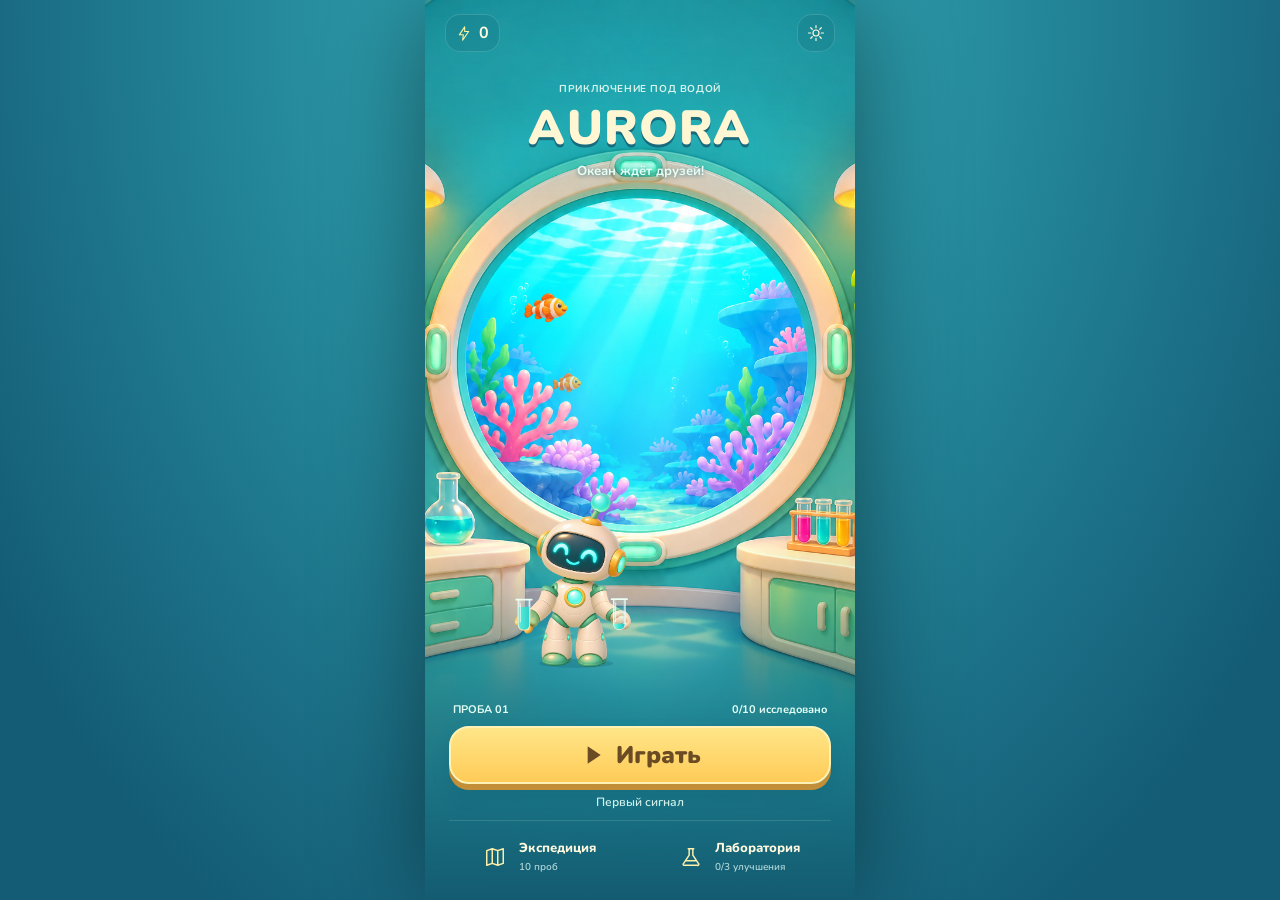
==== index.html @ 633a70b3 "Publish latest Aurora mobile game" ====
<!doctype html><html lang="ru"><head><meta charset="utf-8"><meta name="viewport" content="width=device-width,initial-scale=1,viewport-fit=cover"><meta name="theme-color" content="#247e94"><title>Аврора — Возвращение света</title><link rel="stylesheet" href="style.css"><link rel="stylesheet" href="mobile.css?v=1"><link rel="stylesheet" href="menu.css?v=2"><link rel="stylesheet" href="game-v3.css?v=5"><link rel="stylesheet" href="glass-study.css?v=1"><link rel="stylesheet" href="reference-style.css?v=1"><link rel="stylesheet" href="playful.css?v=1"><link rel="stylesheet" href="phone.css?v=1"><link rel="stylesheet" href="menu-motion.css?v=1"></head><body><div id="ocean-bg"></div><main id="app"></main><div id="toast" role="status" aria-live="polite"></div><script type="module" src="app.mjs?v=23"></script></body></html>
---- style.css ----
:root{--ink:#e6f3e5;--muted:#9bb9b3;--mint:#c3eb91;--gold:#e9ca89;--panel:#123d43}*{box-sizing:border-box}html,body{margin:0;min-height:100%;font-family:Manrope,system-ui,sans-serif;color:var(--ink)}body{background:transparent}button{font:inherit;cursor:pointer;color:inherit;touch-action:manipulation;-webkit-tap-highlight-color:transparent}button:disabled{opacity:.4;cursor:default}button:focus-visible{outline:2px solid #e0ffc1;outline-offset:4px}#ocean-bg{position:fixed;inset:0;background:radial-gradient(ellipse at 50% 0,#1e5861,#081f2a 75%);z-index:-2}body.spline #ocean-bg{display:none}#app{min-height:100svh;position:relative;max-width:1200px;margin:auto}header{display:flex;justify-content:space-between;align-items:center;padding:28px 38px;position:relative;z-index:3}.brand{font-size:19px;letter-spacing:5px;font-weight:800;display:flex;align-items:center;gap:11px}.mark{width:25px;height:25px;border:1px solid #bad899;transform:rotate(45deg);border-radius:6px;display:inline-block;box-shadow:inset 0 0 0 5px #bddc9d22}.resources{display:flex;gap:10px;align-items:center}.pill{padding:8px 14px;border:1px solid #8caca533;border-radius:20px;background:#0a272b99;font-size:12px}.pill b{color:var(--mint);font-size:14px;margin-left:6px}.icon-btn{width:36px;height:36px;background:#153b4499;border:1px solid #b8dbcc33;border-radius:50%;font-size:15px}.eyebrow{font-size:10px;letter-spacing:3px;color:#c4dbb5;font-weight:700;text-transform:uppercase}.hero-copy{position:absolute;top:110px;left:40px;z-index:2;max-width:300px}.hero-copy h1{font-size:clamp(32px,4vw,53px);line-height:1.1;letter-spacing:-2px;font-weight:500;margin:17px 0}.hero-copy h1 em{font-style:normal;color:var(--mint)}.hero-copy p{font-size:12px;line-height:1.8;color:var(--muted);max-width:230px}.lab-stage{height:490px;position:relative;margin-top:-15px;pointer-events:none}.lab-picture{position:absolute;width:760px;height:500px;right:-10px;top:-20px;object-fit:contain;filter:saturate(.55) brightness(.72);transition:filter 1.4s}body.spline .lab-picture{display:none}.powered .lab-picture{filter:saturate(.9) brightness(1)}.lab-tag{position:absolute;bottom:26px;right:80px;border:1px solid #b8e1c333;padding:8px 14px;background:#10303988;border-radius:30px;font-size:9px;letter-spacing:2px}.mission{margin:0 38px 25px;padding:23px 28px;background:linear-gradient(120deg,#24544eeb,#153c40ee);border:1px solid #afc5a038;border-radius:20px;display:flex;align-items:center;gap:24px;box-shadow:0 20px 50px #0002}.mission .copy{flex:1}.mission h2{font-size:21px;font-weight:650;margin:6px 0}.mission p{font-size:11px;color:var(--muted);line-height:1.7;margin:5px 0}.button{border:1px solid #ccefa166;padding:15px 24px;border-radius:12px;font-weight:800;font-size:12px;letter-spacing:.5px;background:#c0e893;color:#183c31;box-shadow:inset 0 1px #e9ffd9,0 7px 20px #071c1e33}.button.secondary{background:#173d43;color:#d8e5d3;border-color:#a8c9bd44;box-shadow:none}.nav{display:flex;gap:8px;padding:0 38px 24px}.nav button{background:none;border:0;padding:11px 19px;color:#8facaa;font-size:11px;border-bottom:2px solid transparent}.nav button.active{color:var(--mint);border-color:var(--mint)}.upgrade-grid{display:grid;grid-template-columns:repeat(3,1fr);gap:13px;padding:0 38px 30px}.upgrade{background:#12373edd;border:1px solid #8eb9ae26;border-radius:17px;padding:20px}.upgrade .symbol{width:38px;height:38px;display:grid;place-items:center;border-radius:11px;background:#c9e7a614;color:#c5e892;font-size:25px;margin-bottom:16px}.upgrade h3{font-size:13px;margin:0 0 7px}.upgrade p{font-size:10px;color:var(--muted);line-height:1.7;min-height:34px}.upgrade button{width:100%;padding:11px;font-size:10px}.upgrade.done{border-color:#b8da7955}.game-wrap{max-width:800px;margin:auto;padding:0 25px 30px}.game-title{text-align:center}.game-title h1{font-size:26px;font-weight:600;letter-spacing:-.5px;margin:10px 0}.game-title p{font-size:11px;color:var(--muted)}.game-meta{display:flex;justify-content:space-between;align-items:center;margin:25px 10px 0;font-size:10px;letter-spacing:1.5px;color:#99b9b1}.dots{display:flex;gap:4px}.dots i{display:block;width:14px;height:4px;border-radius:3px;background:#3e6265}.dots i.filled{background:var(--mint)}.board-shell{position:relative;margin:0 auto;max-width:690px}.board-shell canvas{display:block;width:100%;height:410px;touch-action:manipulation}.bottle-targets{position:absolute;inset:0;pointer-events:none}.bottle-targets button{position:absolute;background:transparent;border:0;border-radius:20px;pointer-events:auto}.bottle-targets button:focus-visible{outline:2px solid #ddf6ad;outline-offset:4px}.game-tip{text-align:center;min-height:38px;font-size:11px;color:#b2cfc5;line-height:1.7}.tools{display:flex;justify-content:center;gap:12px;margin:14px 0 24px}.tool{border:1px solid #91b4ac33;background:#12353caa;border-radius:15px;width:100px;padding:15px 4px;font-size:10px;color:#bbd1c7}.tool b{display:block;font-size:22px;color:#dcdfbb;margin-bottom:8px}.view-game{background:radial-gradient(ellipse at 50% 30%,#1a4448f5,#09222afc 80%);min-height:100svh}.map-screen{max-width:850px;margin:auto;padding:10px 38px 40px}.map-screen h1{font-size:36px;font-weight:550;margin:12px 0}.map-screen p{font-size:12px;color:var(--muted)}.map-grid{display:grid;grid-template-columns:repeat(5,1fr);gap:16px;margin:35px 0}.level-node{height:110px;background:linear-gradient(145deg,#285652,#163c42);border:1px solid #99c4b33b;border-radius:20px;position:relative}.level-node b{display:block;font-size:26px;color:#d6ecbd}.level-node small{display:block;font-size:9px;color:#95b6ab;margin-top:8px}.level-node.current{border-color:#c4e797;box-shadow:0 0 24px #c5e78b18}.level-node.done:after{content:'✓';position:absolute;right:10px;top:7px;color:#d1ec9b}.victory{max-width:600px;text-align:center;margin:35px auto;padding:25px}.victory .seal{width:105px;height:105px;margin:0 auto 28px;border-radius:50%;background:radial-gradient(#d8eca0,#7dac69);color:#294a3b;display:grid;place-items:center;font-size:50px;box-shadow:0 0 70px #c2ed8c20,inset 0 0 0 9px #edf5c633}.victory h1{font-size:40px;font-weight:500;margin:12px 0}.victory p{font-size:12px;color:var(--muted);line-height:1.9}.reward{display:inline-block;border:1px solid #c4e89b44;background:#bce98a11;color:#d4edb8;border-radius:14px;padding:15px 28px;margin:20px 0 28px}.victory .buttons{display:grid;gap:12px;max-width:340px;margin:auto}.settings{position:fixed;inset:0;background:#051d26dd;backdrop-filter:blur(18px);z-index:15;display:grid;place-items:center}.modal{width:min(90vw,380px);padding:30px;background:#163c43;border:1px solid #a8cdb144;border-radius:25px}.modal h2{font-size:24px;font-weight:500}.modal label{display:flex;justify-content:space-between;font-size:13px;padding:18px 0;border-top:1px solid #fff1}.modal input{accent-color:#b4df8b;width:20px;height:20px}.modal .button{width:100%;margin-top:15px}#toast{position:fixed;bottom:28px;left:50%;transform:translateX(-50%);max-width:90vw;width:max-content;padding:13px 22px;border:1px solid #d1e6b244;border-radius:15px;background:#173c40f5;box-shadow:0 15px 40px #0003;font-size:12px;opacity:0;pointer-events:none;transition:opacity .2s;z-index:30}#toast.show{opacity:1}.powered .lab-tag{color:#d5eeb3}.view-lab{padding-bottom:10px}.milestone{color:#d4e7a3;font-size:11px;margin:8px 0}.spline .view-lab{background:linear-gradient(90deg,#08212b99,transparent 70%)}.spline .view-lab .lab-tag{display:none}.spline .hero-copy{pointer-events:none}.spline .lab-stage{height:43vh;min-height:290px}.spline .hero-copy{top:90px}.status-chips{display:flex;gap:7px;flex-wrap:wrap;padding-top:12px}.status-chips span{font-size:8px;letter-spacing:1px;color:#9fc4b2;border:1px solid #a6cead44;border-radius:20px;padding:5px 8px}.status-chips span.on{color:#d4eea3;background:#a8d88320}.upgrade-celebration{animation:celebrate 1.6s ease-out}@keyframes celebrate{0%{box-shadow:inset 0 0 200px #bde99266}100%{box-shadow:inset 0 0 0 transparent}}
@media(max-width:700px){header{padding:22px 20px}.brand{font-size:16px;letter-spacing:4px}.pill{padding:7px 10px;font-size:10px}.pill b{font-size:12px}.hero-copy{position:relative;top:auto!important;left:auto;margin:12px 24px;max-width:none}.hero-copy h1{font-size:35px;letter-spacing:-1.5px;margin:12px 0}.hero-copy p{max-width:300px;font-size:11px}.lab-stage{height:260px;margin-top:-25px}.lab-picture{width:480px;height:320px;right:calc(50% - 240px);top:-35px}.lab-tag{right:20px;bottom:15px;font-size:8px}.mission{margin:0 18px 18px;padding:19px;gap:12px;flex-wrap:wrap}.mission h2{font-size:18px}.mission .button{width:100%}.mission .copy{min-width:200px}.nav{padding:0 18px 16px;gap:0}.nav button{padding:10px 15px}.upgrade-grid{padding:0 18px 20px;grid-template-columns:1fr;gap:10px}.upgrade{padding:16px 18px;display:grid;grid-template-columns:38px 1fr;gap:0 14px}.upgrade .symbol{grid-row:1/4;margin:0}.upgrade h3{margin-bottom:3px}.upgrade p{min-height:0;margin:3px 0 10px}.upgrade button{grid-column:2;text-align:left;width:max-content;min-width:140px}.game-wrap{padding:0 10px 24px}.game-title h1{font-size:22px}.game-title p{font-size:10px;padding:0 20px}.board-shell canvas{height:380px}.map-screen{padding:10px 22px 30px}.map-grid{grid-template-columns:repeat(2,1fr);gap:12px;margin:25px 0}.level-node{height:90px}.victory{margin-top:20px}.victory h1{font-size:32px}.spline .lab-stage{height:31vh;min-height:220px;margin-top:-10px}.spline .hero-copy h1{font-size:30px}.spline .hero-copy p{display:none}.spline .mission{position:relative}.spline .view-lab{background:linear-gradient(#0b273344,transparent 70%)}.status-chips{padding-top:0}.tools{gap:8px}.tool{width:85px;padding:13px 3px}}
@media(prefers-reduced-motion:reduce){*{animation:none!important;transition:none!important}}

.lab-picture{mask-image:radial-gradient(ellipse at center,#000 36%,transparent 72%)}
/* Aurora second visual pass: shared local laboratory and instrument bench. */
@font-face{font-family:Aurora;src:url('assets/manrope-semibold.ttf')}@font-face{font-family:Aurora;src:url('assets/manrope-extrabold.ttf');font-weight:800}
html,body{font-family:Aurora,system-ui,sans-serif}#app{max-width:1040px}.brand{font-family:Aurora;font-size:17px;letter-spacing:5px}.brand small{display:block;font-size:7px;letter-spacing:2px;color:#87b9b7;margin-top:5px;font-weight:600}.mark{border-radius:7px;background:linear-gradient(135deg,#d3eda422,#aee3d611);box-shadow:inset 0 0 0 5px #d0efb111,0 0 18px #afdda815}.resources{gap:8px}.pill{background:linear-gradient(#173a43,#102d35);border-color:#86bcb92b;box-shadow:inset 0 1px #b5e1d014}.hero-copy{left:35px;top:109px;max-width:295px}.hero-copy h1{font-size:43px;line-height:1.15;letter-spacing:-1.7px}.hero-copy p{color:#93b7b5;font-size:12px}.lab-stage{height:430px;margin-top:-20px;position:relative;pointer-events:auto}.lab-stage canvas{position:absolute;right:-15px;top:0;width:72%!important;height:100%!important;touch-action:pan-y;outline:none;cursor:grab}.lab-stage.live .lab-picture{display:none}.lab-stage:after{content:'';position:absolute;right:25%;bottom:45px;width:25%;height:15px;background:#02171d;filter:blur(20px);border-radius:50%;z-index:-1}.lab-tag{right:38px;bottom:12px;font-size:8px;letter-spacing:1.4px;border-color:#99c8ba25;backdrop-filter:blur(10px);background:#11333b99}.mission{margin:0 28px 20px;border-radius:20px;background:linear-gradient(110deg,#28554e,#173c42);border:1px solid #9bc8af40;box-shadow:inset 0 1px #bddfb51f,0 16px 35px #02171e35}.mission h2{font-size:22px}.mission .button{min-width:200px}.button{border-radius:13px;background:linear-gradient(#d5f0a3,#b8dc83);box-shadow:inset 0 1px #f1ffd5,0 4px 0 #638e55,0 9px 20px #031e2455;transition:transform .15s,filter .15s}.button:active{transform:translateY(3px);box-shadow:inset 0 1px #f1ffd5,0 1px 0 #638e55}.button:hover:not(:disabled){filter:brightness(1.06)}.button.secondary{box-shadow:inset 0 1px #ccead515,0 3px 0 #0c252d;background:linear-gradient(#24484c,#18383d)}.nav{padding:0 28px 20px}.upgrade-grid{padding:0 28px 35px;gap:12px}.upgrade{background:linear-gradient(145deg,#1c4147,#14333b);border-color:#8fbab72b;box-shadow:inset 0 1px #e4f7c909}.upgrade .symbol{background:radial-gradient(at 20% 20%,#c2e6b02b,#bad7a60c);box-shadow:inset 0 1px #c4e8a92a;border:1px solid #a5caad22}.upgrade h3{font-size:13px}.upgrade p{font-size:11px;line-height:1.8}.upgrade button{font-size:10px;letter-spacing:.2px}.view-game{background:radial-gradient(ellipse at 50% 0,#27565b,#0c2933 78%);min-height:100svh}.view-game header{padding-bottom:20px}.game-wrap{max-width:740px}.game-title .eyebrow{color:#aecab1;font-size:9px;letter-spacing:3px}.game-title h1{font-size:30px;margin:13px 0 8px;letter-spacing:-1px;color:#eef4de}.game-title p{font-size:11px;line-height:1.8;max-width:400px;margin:0 auto}.game-meta{padding:12px 17px;margin:26px 2px 0;border:1px solid #83bab321;border-radius:12px;background:#0d283355;font-size:9px}.reward-chip{color:#cdeba1;letter-spacing:0;padding:3px 0}.board-shell{margin-top:15px;border:1px solid #80b6b327;border-radius:24px;background:radial-gradient(ellipse at 50% 20%,#2d5d5e80,transparent 70%),linear-gradient(#95c6bc08 1px,transparent 1px),linear-gradient(90deg,#95c6bc08 1px,transparent 1px),#0f3039; background-size:auto,27px 27px,27px 27px,auto;box-shadow:inset 0 1px #d2ebe61c,inset 0 -20px 55px #061d2866,0 14px 25px #041b2426;overflow:visible}.board-shell:after{content:'';position:absolute;bottom:30px;left:5%;right:5%;height:2px;background:linear-gradient(90deg,transparent,#92d0c538,transparent);pointer-events:none}.bench-light{position:absolute;top:16px;left:30%;right:30%;height:3px;border-radius:10px;background:#b8dad08c;box-shadow:0 3px 20px #a5dfcf33;pointer-events:none}.board-shell canvas{height:365px}.game-tip{font-size:11px;min-height:30px;margin-top:18px;color:#a2c5bc}.tools{gap:13px;margin:14px 0 19px}.tool{background:linear-gradient(#2c5155,#183a43);border:1px solid #83b2ad4a;border-bottom:3px solid #0c2630;box-shadow:inset 0 1px #c5e1d326,0 5px 12px #051d2426;border-radius:15px;width:105px;padding:13px 4px;font-size:10px;transition:transform .15s,color .15s}.tool:hover:not(:disabled){color:#e3f2c8;background:linear-gradient(#356168,#1a4048)}.tool:active{transform:translateY(2px)}.tool b{font-size:24px;line-height:27px;margin-bottom:6px;color:#dddeb2;text-shadow:0 2px #0a202d}.game-wrap>p.game-tip{font-size:9px;color:#709b9c;margin:0}.victory{padding-top:18px}.victory .seal{background:radial-gradient(at 35% 25%,#e6f5bc,#acd37e 65%,#709f65);border:1px solid #d4e8a3;box-shadow:inset 0 0 0 8px #b5d590,0 0 0 1px #6c995a,0 0 0 8px #b5db8d12,0 0 70px #c2ed8c20}.victory .buttons{gap:16px}.map-grid{gap:16px}.level-node{box-shadow:inset 0 1px #d7edd324,0 7px 0 #092630;border-bottom-color:#24494c}.level-node.current{background:radial-gradient(at 30% 20%,#6f9772,#2f635a 70%);border-color:#b7d58d}.level-node.done:after{background:#a9d58a;color:#214239;width:18px;height:18px;line-height:18px;text-align:center;border-radius:50%;right:8px;top:8px}.level-node:disabled{opacity:.55}.map-screen{padding-bottom:55px}
@media(max-width:700px){#app{max-width:500px}header{padding:21px 22px 14px}.brand{font-size:15px;letter-spacing:4px}.brand small{font-size:6px;letter-spacing:1.2px}.resources .pill{font-size:9px;padding:7px 9px}.resources{gap:6px}.icon-btn{width:32px;height:32px}.hero-copy{margin:20px 24px 0;max-width:330px}.hero-copy h1{font-size:34px;margin:12px 0;line-height:1.12}.hero-copy p{font-size:11px;max-width:290px;margin:0 0 14px;line-height:1.8}.lab-stage{height:292px;margin-top:-13px}.lab-stage canvas{width:100%!important;height:100%!important;top:0;right:0}.lab-tag{right:22px;bottom:13px;font-size:7px;padding:7px 10px}.status-chips{gap:6px}.status-chips span{font-size:7px;padding:5px 7px}.mission{margin:0 18px 20px;padding:19px;gap:11px}.mission h2{font-size:19px}.mission p{font-size:10px}.mission .button{width:100%;padding:15px;font-size:11px}.mission .eyebrow{font-size:8px;letter-spacing:2px}.nav{padding:0 18px 18px;justify-content:center}.nav button{font-size:11px;padding:10px 19px}.upgrade-grid{padding:0 18px 28px;gap:12px}.upgrade{padding:18px}.upgrade h3{font-size:13px}.upgrade p{font-size:10px;margin:4px 0 12px}.upgrade button{padding:10px 14px;min-width:160px}.game-wrap{padding:0 17px 24px}.game-title h1{font-size:25px;margin:12px 0 8px}.game-title p{font-size:10px;padding:0 8px;max-width:320px}.game-meta{padding:10px 12px;margin-top:22px;font-size:8px;letter-spacing:1px}.dots{gap:3px}.dots i{width:10px;height:3px}.board-shell{border-radius:20px;margin-top:12px}.board-shell canvas{height:334px}.game-tip{font-size:10px;margin-top:17px;padding:0 8px}.tools{gap:9px;margin:10px 0 20px}.tool{width:calc(25% - 7px);font-size:9px;border-radius:13px;padding:12px 2px}.tool b{font-size:23px}.map-screen h1{font-size:31px}.map-screen p{font-size:11px}.level-node{height:90px}.victory h1{font-size:31px}.victory .seal{width:95px;height:95px}.victory{margin:25px auto}.spline .lab-stage canvas{display:none}}
@media(max-height:740px) and (max-width:700px){.board-shell canvas{height:285px}.game-title h1{font-size:22px;margin:8px 0}.view-game header{padding-top:15px;padding-bottom:14px}.game-meta{margin-top:14px}.game-tip{margin-top:10px}.tools{margin-top:5px}.tool{padding:9px 2px}}

.lab-tag{z-index:2}

/* Cozy station: give the playable diorama more room on phones. */
@media(max-width:700px){.lab-stage{height:350px;margin-top:-8px}.hero-copy{margin-top:12px}.hero-copy h1{font-size:30px;margin:10px 0}.hero-copy p{margin-bottom:10px}.lab-tag{bottom:8px}}
---- mobile.css ----
/* Portrait-first shell. Safe-area insets work in mobile browsers and installed web apps. */
html{background:#09282f;overflow-x:hidden}body{overscroll-behavior-y:none}#app{width:100%;max-width:480px;min-height:100svh;margin:auto}button{min-height:44px;user-select:none}header{padding:calc(8px + env(safe-area-inset-top)) 16px 8px;min-height:64px;gap:8px}.icon-btn{width:44px;height:44px;min-width:44px;font-size:20px}.brand{font-size:15px;letter-spacing:3px;gap:10px}.brand small{font-size:6px;letter-spacing:1px}.mark{width:22px;height:22px}.resources{gap:5px}.resources .pill{font-size:11px;padding:7px 9px}.pill b{font-size:13px}
.view-lab{padding-bottom:calc(16px + env(safe-area-inset-bottom))}.hero-copy{position:relative;top:auto!important;left:auto;margin:8px 20px 0;max-width:none}.hero-copy .eyebrow{font-size:9px;letter-spacing:2px}.hero-copy h1{font-size:28px;line-height:1.1;letter-spacing:-1px;margin:8px 0}.hero-copy h1 br{display:none}.hero-copy h1 em:before{content:' '}.hero-copy p{display:none}.status-chips{padding-top:3px;gap:6px}.status-chips span{font-size:10px;letter-spacing:0;padding:5px 8px}.lab-stage{height:clamp(210px,36svh,320px);margin:0;touch-action:pan-y}.lab-stage canvas{right:0;top:0;width:100%!important;height:100%!important}.lab-tag{font-size:9px;letter-spacing:.5px;bottom:4px;right:16px;padding:7px 10px;pointer-events:none}.mission{margin:6px 16px 16px;padding:14px;display:flex;flex-wrap:wrap;gap:10px}.mission .copy{min-width:0;flex-basis:100%}.mission .eyebrow{font-size:9px;letter-spacing:1.5px}.mission h2{font-size:18px;margin:4px 0}.mission p{display:none}.mission .button{width:100%;min-height:50px;font-size:13px;padding:12px}.nav{padding:0 16px 12px;justify-content:center;gap:8px}.nav button{flex:1;padding:10px 6px;font-size:12px;min-height:46px}.upgrades-panel{margin:0 16px;border:1px solid #8fbab72b;border-radius:16px;background:#14333b}.upgrades-panel summary{padding:15px 16px;min-height:50px;cursor:pointer;font-size:13px;color:#d0e7b2}.upgrade-grid{padding:0 10px 10px;grid-template-columns:1fr;gap:10px}.upgrade{padding:14px;display:grid;grid-template-columns:38px 1fr;gap:0 10px}.upgrade .symbol{grid-row:1/4;margin:0}.upgrade h3{font-size:14px}.upgrade p{font-size:12px;min-height:0;margin:3px 0 9px;line-height:1.5}.upgrade button{grid-column:2;width:100%;min-width:0;min-height:44px;font-size:11px;padding:10px}
.view-game:has(.game-wrap){height:100svh;min-height:580px;display:flex;flex-direction:column;padding-bottom:env(safe-area-inset-bottom)}.view-game:has(.game-wrap) header{flex:none;padding-bottom:4px}.game-wrap{width:100%;max-width:480px;min-height:0;flex:1;display:flex;flex-direction:column;padding:0 12px 10px;margin:0 auto}.game-title{flex:none}.game-title .eyebrow{font-size:10px;letter-spacing:2px}.game-title h1{font-size:23px;margin:7px 0 5px}.game-title p{font-size:11px;line-height:1.4;max-width:340px;padding:0 6px}.game-meta{flex:none;font-size:10px;letter-spacing:.5px;margin:10px 0 0;padding:9px 10px;min-height:36px}.dots{gap:3px}.dots i{width:9px;height:3px}.board-shell{flex:1;min-height:200px;width:100%;max-width:none;margin-top:10px;border-radius:18px}.board-shell canvas{position:absolute;inset:0;width:100%;height:100%!important}.game-tip{flex:none;min-height:32px;margin:8px 0 2px;padding:0 5px;font-size:11px;line-height:1.4;display:grid;place-items:center}.tools{flex:none;display:grid;grid-template-columns:repeat(4,minmax(0,1fr));gap:8px;margin:4px 0 0}.tool{width:100%;min-height:64px;padding:8px 2px;font-size:11px;border-radius:12px}.tool b{font-size:23px;line-height:23px;margin-bottom:4px}.game-wrap>p.game-tip{display:none}.bottle-targets button{min-height:44px;touch-action:manipulation}.map-screen{padding:6px 16px calc(24px + env(safe-area-inset-bottom))}.map-screen h1{font-size:28px}.map-screen p{font-size:12px;line-height:1.5}.map-grid{grid-template-columns:repeat(2,minmax(0,1fr));gap:12px;margin:20px 0}.level-node{height:96px}.level-node small{font-size:11px;padding:0 5px}.map-screen>.button{width:100%;min-height:48px}.victory{padding:20px 20px calc(24px + env(safe-area-inset-bottom));margin:14px auto}.victory h1{font-size:30px}.victory p{font-size:13px}.victory .button{min-height:50px}.settings{padding:env(safe-area-inset-top) 0 env(safe-area-inset-bottom);overflow-y:auto}.modal{max-height:90svh;overflow:auto;padding:22px}.modal label{min-height:56px;align-items:center;font-size:14px}.modal input{width:24px;height:24px}.modal .button{min-height:48px}#toast{bottom:calc(18px + env(safe-area-inset-bottom));font-size:12px;padding:12px 16px}
@media(max-width:350px){header{padding-left:12px;padding-right:12px}.brand{font-size:13px;letter-spacing:2px}.brand small{display:none}.resources .pill{padding:6px;font-size:10px}.hero-copy{margin-left:16px;margin-right:16px}.hero-copy h1{font-size:25px}.game-title h1{font-size:21px}.game-meta{font-size:9px}.tools{gap:6px}.tool{font-size:10px}}
@media(max-height:650px){.view-game:has(.game-wrap){min-height:540px}.game-title p{display:none}.game-title h1{font-size:21px;margin:5px 0}.game-meta{margin-top:6px;padding:7px 9px}.game-tip{min-height:28px;margin-top:5px}.tool{min-height:58px;padding:6px 2px}.hero-copy h1{font-size:25px}.lab-stage{height:210px}.mission{padding:12px;margin-bottom:10px}.nav{padding-bottom:8px}}
@media(orientation:landscape) and (max-height:500px){.view-game:has(.game-wrap){height:auto;min-height:540px}.lab-stage{height:260px}}
/* Clear touch feedback, with a keyboard equivalent. */
.bottle-targets button:focus-visible{outline:2px solid #e6d29d;outline-offset:3px;border-radius:22px;background:#e6d29d09}
#purity{color:#c9ddaf;font-size:10px;letter-spacing:.4px}
.tool:active:not(:disabled){transform:translateY(2px);background:#365c5f}
@media(max-width:350px){#purity{font-size:9px}}
.resume-tag{display:block;margin-top:5px;color:#e5cc9c;font-size:9px;letter-spacing:.5px}.level-node:has(.resume-tag){border-color:#b7976555}
---- menu.css ----
/* Immersive portrait menu: artwork is an illustration; controls remain native HTML. */
.home-menu{position:relative;isolation:isolate;height:100svh;min-height:540px;overflow:hidden;background:#071925;color:#f7edda}
.home-art,.home-vignette,.ocean-shimmer{position:absolute;inset:0;pointer-events:none}
.home-art{z-index:-3;background:url('assets/menu-laboratory-v2.png') center 48%/cover no-repeat}
.home-vignette{z-index:-1;background:linear-gradient(180deg,#03141c66 0%,transparent 25%,transparent 54%,#06152166 69%,#061521ee 84%,#061521 100%)}
.ocean-shimmer{z-index:-2;inset:26% 22% 46%;border-radius:50%;background:radial-gradient(ellipse,#53e4fb26,transparent 68%);mix-blend-mode:screen;animation:sea-breathe 7s ease-in-out infinite alternate}
.home-top{position:absolute;inset:0 0 auto;padding:calc(14px + env(safe-area-inset-top)) 20px 0;min-height:0;display:flex;justify-content:space-between;background:none;border:0}
.home-energy,.home-round{height:42px;border:1px solid #d8dfce38;background:#071d27aa;backdrop-filter:blur(12px);box-shadow:inset 0 1px #ffffff0a;color:#f6e2ad;display:flex;align-items:center;justify-content:center;border-radius:50px}
.home-energy{gap:7px;min-width:65px;padding:0 14px;font-size:16px}.home-energy svg{width:16px;height:21px;color:#f4c77d}.home-round{width:44px;min-height:44px;padding:11px}.home-round svg{width:22px;height:22px;color:#dfdfd0}
.home-title{position:absolute;top:calc(77px + env(safe-area-inset-top));left:0;right:0;text-align:center;text-shadow:0 3px 20px #0008}
.home-kicker{font-size:8px;letter-spacing:3.5px;color:#b3c8cc;font-weight:600}.home-title h1{font-size:clamp(42px,12vw,59px);font-weight:800;letter-spacing:8px;line-height:1.12;margin:9px 0 7px;padding-left:8px;color:#faf1da}.home-subtitle{display:flex;gap:12px;align-items:center;justify-content:center;color:#e6cba3;font-size:11px;letter-spacing:1px}.home-subtitle i{display:block;width:24px;height:1px;background:#d4ab6970}
.home-bottom{position:absolute;bottom:0;left:0;right:0;padding:0 28px calc(16px + env(safe-area-inset-bottom))}
.home-chapter{display:flex;align-items:center;justify-content:space-between;font-size:10px;margin:0 3px 12px;color:#adc2c8}.home-chapter span:first-child{color:#e9d3ae;letter-spacing:2px;font-size:9px}
.home-play{width:100%;min-height:60px;display:flex;gap:11px;justify-content:center;align-items:center;border:1px solid #ffdf9c;border-radius:18px;background:linear-gradient(180deg,#ffe4aa,#efbf70);box-shadow:inset 0 2px #fff3cf,0 4px 0 #8e6135,0 10px 28px #0005;color:#40301d;font-size:21px;font-weight:800;letter-spacing:.2px;transition:transform .15s,filter .15s}.home-play svg{width:22px;height:22px}.home-play:active{transform:translateY(3px);box-shadow:inset 0 2px #fff3cf,0 1px 0 #8e6135}.home-play:hover{filter:brightness(1.05)}
.home-level{text-align:center;color:#b7c6cb;font-size:10px;min-height:39px;padding:12px 0 13px}.home-nav{display:flex;align-items:center;justify-content:center;border-top:1px solid #99bcc722;padding-top:12px;gap:12px}.home-nav button{flex:1;background:none;border:0;color:#dce8e8;min-height:60px;display:grid;grid-template-columns:26px auto;grid-template-rows:24px 17px;column-gap:9px;align-content:center;text-align:left;justify-content:center;padding:3px 0}.home-nav svg{grid-row:1/3;width:24px;height:24px;align-self:center;color:#cdb38a}.home-nav span{font-size:12px;align-self:center}.home-nav small{font-size:9px;color:#829ba5}.home-nav-divider{height:27px;width:1px;background:#98b3bd22}
.home-menu button:focus-visible{outline:2px solid #fcde9c;outline-offset:4px}.station-content{padding:20px 20px 32px}.station-content h1{font-size:32px;line-height:1.15;margin:14px 0}.station-content>p{font-size:13px;color:#a6c1c5;line-height:1.6}.station-progress{font-size:11px;color:#eed2a0;margin:22px 0}.station-content .upgrade-grid{padding:0;gap:14px}.station-content>.button{width:100%;margin-top:24px}.station-content .upgrade{background:#173039;border-color:#57707855}.station-content .upgrade .button{white-space:normal}.station-screen{min-height:100svh;background:radial-gradient(ellipse at top right,#23535a,#0a202b 70%)}
@keyframes sea-breathe{from{opacity:.2}to{opacity:1}}
.still .ocean-shimmer{animation:none;opacity:.5}
@media(prefers-reduced-motion:reduce){.ocean-shimmer{animation:none}}
@media(max-height:680px){.home-title{top:calc(60px + env(safe-area-inset-top))}.home-title h1{font-size:43px;margin:5px 0}.home-kicker{font-size:7px}.home-subtitle{font-size:10px}.home-bottom{padding-left:24px;padding-right:24px;padding-bottom:calc(9px + env(safe-area-inset-bottom))}.home-play{min-height:54px;font-size:19px}.home-nav{padding-top:7px}.home-nav button{min-height:49px}.home-level{min-height:31px;padding:9px 0}.home-chapter{margin-bottom:8px}.home-art{background-position:center 48%}}
@media(min-width:600px){.home-menu{box-shadow:0 0 100px #0007}}
---- game-v3.css ----
/* Aurora: the same brass, amber light and midnight blue as the entrance. */
.view-game:has(.game-wrap){position:relative;isolation:isolate;background:#091923;min-height:540px;overflow:hidden}
.view-game:has(.game-wrap):before{content:'';position:absolute;inset:0;z-index:-2;background:linear-gradient(#061723a8,#091b26db 36%,#081923f5 85%),url('assets/menu-laboratory-v2.png') center 38%/cover;filter:saturate(.7);pointer-events:none}
.view-game:has(.game-wrap):after{content:'';position:absolute;inset:0;z-index:-1;background:radial-gradient(ellipse at 0 35%,#e6aa5720,transparent 45%),radial-gradient(ellipse at 100% 60%,#6cd6e318,transparent 45%);pointer-events:none}
.view-game:has(.game-wrap) header{padding:calc(12px + env(safe-area-inset-top)) 18px 7px}.view-game:has(.game-wrap) .icon-btn{background:#0a1d29a6;border-color:#c7ae7838;color:#ead7b5}.view-game:has(.game-wrap) .pill{background:#0a1d29a6;border-color:#c7ae782b;box-shadow:none;color:#d1b883}.view-game:has(.game-wrap) .pill b{color:#f1dcac}
.game-wrap{padding:0 16px 12px}.game-title .eyebrow{font-size:8px;letter-spacing:2.8px;color:#d3b98e}.game-title h1{font-size:22px;font-weight:800;color:#f6ead5;letter-spacing:-.5px;margin:7px 0}.game-title p{display:none}.game-meta{border:0;border-radius:0;background:transparent;box-shadow:none;border-bottom:1px solid #c4ad7e26;padding:10px 4px 11px;margin:0;color:#9db2bf;font-size:9px}.game-meta #purity{color:#e2c799;font-size:9px}.game-meta .reward-chip{color:#dfbf83;font-size:9px}
.board-shell{border:1px solid #bd9a633d;border-top-color:#e9cd8e70;border-radius:22px;background:radial-gradient(ellipse at 48% 5%,#335c6633,transparent 65%),linear-gradient(110deg,#19333b55,transparent 42%,#3c342f22),#0a1c27ba;box-shadow:inset 0 1px 0 #fce4b51a,inset 0 -15px 40px #0003,0 12px 24px #0003;margin-top:12px;min-height:220px}
.board-shell:after{bottom:23px;left:8%;right:8%;height:1px;background:linear-gradient(90deg,transparent,#d3ae6150,transparent)}.bench-light{top:0;left:24%;right:24%;height:1px;background:#efcf95;box-shadow:0 4px 22px 4px #ffd98b1a}.game-tip{font-size:10px;font-weight:600;color:#b3c6cb;min-height:28px;margin:7px 0 4px}.tools{gap:10px;margin:3px 0 0}.tool{min-height:62px;border:1px solid #bda16b40;border-bottom:2px solid #030e17;border-radius:15px;background:linear-gradient(160deg,#2b3b42,#122532);box-shadow:inset 0 1px #fce2b117,0 3px 9px #0003;color:#d2d5cf;font-size:10px}.tool b{color:#edcf94;font-weight:400;text-shadow:0 2px 6px #0009}.tool:hover:not(:disabled){background:linear-gradient(160deg,#3d4e51,#1b303b);color:#fff0d7}.tool:active:not(:disabled){background:#34474e}.tool svg{display:block;width:22px;height:22px;margin:0 auto 5px;stroke:#edcf94;fill:none;stroke-width:1.7;stroke-linecap:round;stroke-linejoin:round}.tool:disabled{opacity:.3}.bottle-targets button:focus-visible{outline-color:#f0cf8d;background:#f0cf8d08}
@media(max-height:650px){.game-title h1{font-size:19px;margin:5px 0}.view-game:has(.game-wrap) header{padding-top:8px;min-height:56px}.game-meta{padding:6px 3px 8px;min-height:30px}.board-shell{margin-top:9px;min-height:200px}.tools{gap:7px}.tool{min-height:53px;padding:6px 2px;font-size:9px}.tool svg{width:20px;height:20px;margin-bottom:3px}.game-tip{font-size:9px;min-height:26px}}
.board-shell canvas.glass-webgl{pointer-events:none;z-index:1}.bottle-targets{z-index:3}
/* Phone typography: quieter titles, larger labels and tabular counters. */
.game-title h1{font-size:23px;line-height:1.22;font-weight:600;letter-spacing:-.4px;margin:6px 0 8px}.game-title .eyebrow{font-size:10px;letter-spacing:1.3px;font-weight:600}.game-meta,.game-meta #purity,.game-meta .reward-chip{font-size:11px;letter-spacing:0;font-variant-numeric:tabular-nums}.game-tip{font-size:12px;font-weight:400;line-height:1.35}.tool{font-size:12px;font-weight:600}.home-kicker{font-size:10px;letter-spacing:1.8px}.home-subtitle{font-size:13px;letter-spacing:.2px}.home-level{font-size:12px}.home-nav span{font-size:13px}.home-nav small{font-size:11px}.home-chapter{font-size:11px}.home-chapter span:first-child{font-size:10px;letter-spacing:1px}
@media(max-height:650px){.game-title h1{font-size:20px}.game-title .eyebrow{font-size:9px}.game-meta,.game-meta #purity,.game-meta .reward-chip{font-size:10px}.game-tip{font-size:11px}.tool{font-size:11px}}
.board-shell canvas.glass-webgl{border-radius:inherit;z-index:1}.board-shell canvas#board{z-index:2;pointer-events:none}
@font-face{font-family:AuroraText;src:url('assets/manrope-variable.ttf') format('truetype');font-weight:200 800;font-display:swap}html,body{font-family:AuroraText,system-ui,sans-serif;font-weight:400}.game-title h1{font-weight:650}.game-meta{font-weight:500}.home-title h1{font-family:AuroraText,system-ui,sans-serif;font-weight:750}.home-play{font-weight:750}.game-tip{color:#b7c8d0}.tool{font-weight:550}
/* Rounded Cyrillic typography for the playable screens, distinct from the wordmark. */
@font-face{font-family:AuroraRounded;src:url('assets/nunito-variable.ttf') format('truetype');font-weight:200 1000;font-display:swap}
.view-game,.settings,.home-bottom{font-family:AuroraRounded,system-ui,sans-serif;font-weight:550}.game-title h1{font-family:AuroraRounded,system-ui,sans-serif;font-size:26px;font-weight:800;letter-spacing:-.3px;line-height:1.15;margin:7px 0 9px}.game-title .eyebrow{font-size:11px;font-weight:700;letter-spacing:1.1px;color:#e2c89f}.game-meta,.game-meta #purity,.game-meta .reward-chip{font-size:12px;font-weight:650;font-variant-numeric:tabular-nums}.game-tip{font-size:13px;font-weight:550;color:#c2d2d6}.tool{font-size:13px;font-weight:700}.pill b{font-variant-numeric:tabular-nums}.home-play{font-family:AuroraRounded,system-ui,sans-serif;font-size:23px;font-weight:800}.home-nav span{font-size:14px;font-weight:700}.home-level{font-size:13px;font-weight:550}
@media(max-width:350px),(max-height:650px){.game-title h1{font-size:23px}.game-title .eyebrow{font-size:10px}.game-meta,.game-meta #purity,.game-meta .reward-chip{font-size:11px}.game-tip{font-size:12px}.tool{font-size:12px}}
---- glass-study.css ----
.glass-screen{position:relative;height:100svh;min-height:540px;overflow:hidden;background:#16383c;color:#fff5dc;display:flex;flex-direction:column;font-family:AuroraRounded,sans-serif}
.glass-header{z-index:2;display:flex;align-items:center;justify-content:space-between;padding:18px 20px;gap:10px;height:auto}.glass-header span{font-size:10px;letter-spacing:2px;font-weight:800}.glass-header button{border:1px solid #d8e9dc40;border-radius:22px;background:#193e40;color:#fff5dc;padding:9px 14px;font:700 12px AuroraRounded,sans-serif}.glass-header button:first-child{font-size:24px;line-height:18px}
.glass-heading{position:absolute;top:83px;left:0;right:0;text-align:center;z-index:2;pointer-events:none}.glass-heading>span{font-size:10px;letter-spacing:3px;color:#d8bb8c}.glass-heading h1{font-size:32px;margin:5px 0;font-weight:800;letter-spacing:-1px}.glass-heading p{font-size:12px;color:#c1d6d0;margin:0}
#glass-study{position:absolute;inset:226px 0 100px}#glass-study canvas{position:absolute;inset:0;width:100%;height:100%;display:block}#glass-study .bottle-targets{display:none}
.glass-compare{position:absolute;top:184px;left:50%;transform:translateX(-50%);z-index:3;display:flex;padding:4px;background:#122f32b8;border:1px solid #fff5dc30;border-radius:28px;backdrop-filter:blur(12px)}.glass-compare button{border:0;background:none;color:#b5ccc7;border-radius:22px;padding:7px 24px;font:800 13px AuroraRounded,sans-serif}.glass-compare button[aria-pressed=true]{background:#f2ddaf;color:#29413d}
.glass-footer{position:absolute;bottom:0;left:0;right:0;z-index:3;text-align:center;padding:16px 20px max(16px,env(safe-area-inset-bottom));background:linear-gradient(transparent,#153437 35%)}.glass-swatches{display:inline-flex;gap:10px;vertical-align:middle;margin-right:18px}.glass-swatches button{width:28px;height:28px;border:3px solid #20413e;border-radius:50%;background:var(--swatch);outline:1px solid #ffffff30}.glass-swatches button[aria-pressed=true]{outline:2px solid #f6e8c6}.glass-tilt{border:1px solid #e3c89b88;color:#ffedca;background:#264744;border-radius:24px;padding:12px 16px;font:800 13px AuroraRounded,sans-serif}.glass-footer p{color:#a6c0b9;font-size:10px;letter-spacing:.2px;margin:14px 0 0}.glass-entry{display:block;margin:8px auto 0;border:0;background:#11383b9c;border-radius:20px;padding:7px 16px;color:#ffe4ad;font:700 12px AuroraRounded,sans-serif}
@media(max-height:650px){.glass-heading{top:65px}.glass-heading h1{font-size:27px}.glass-compare{top:153px}#glass-study{inset:192px 0 85px}.glass-footer{padding-top:8px}.glass-header{padding:12px 16px}}

.glass-swatches button{min-height:28px;min-width:28px;padding:0;flex:none;aspect-ratio:1}.glass-header{flex:none}
---- reference-style.css ----
/* Visual direction from the supplied Outbreak Lab references. */
@font-face{font-family:AuroraLab;src:url('assets/manrope-variable.ttf') format('truetype');font-weight:200 800;font-display:swap}
:root{--ink:#f5f1dc;--muted:#a4bcb0;--mint:#b7e354;--panel:#21463f;--gold:#f2cc48}
html,body,.view-game,.settings,.home-menu,.home-bottom,.glass-screen,button{font-family:AuroraLab,system-ui,sans-serif}body{font-weight:600}#ocean-bg{background:#102d2b}.view-game{background-color:#193b35;background-image:linear-gradient(120deg,#30533c55,transparent),url("data:image/svg+xml,%3Csvg xmlns='http://www.w3.org/2000/svg' width='100' height='116'%3E%3Cpath d='M25 0h50l25 29v58l-25 29H25L0 87V29ZM0 29h-25M100 87h25' fill='none' stroke='%2396ac68' stroke-opacity='.08'/%3E%3C/svg%3E")}
h1,h2,h3,.home-title h1,.game-title h1,.home-play{font-family:AuroraLab,system-ui,sans-serif;font-weight:800;letter-spacing:-.8px;color:#f5f1dc}h1,h2,.home-title h1{text-shadow:0 3px #102c2b66}.brand{font-weight:800;letter-spacing:1px}.brand small{letter-spacing:1px}.icon-btn,.pill,.home-energy,.home-round{background:#294e46!important;border:0!important;border-radius:15px!important;box-shadow:0 4px 0 #102d2b!important;color:#f5f1dc!important}.pill b,.resources .pill b{color:#f5f1dc!important;font-weight:800;font-size:16px}.icon-btn{font-size:25px}.button,.home-play{background:#b7e354;color:#173931;border:2px solid #91b53e;border-radius:15px;box-shadow:0 5px 0 #6f9133;font-weight:800}.button.secondary,.tool{background:#2c554e;color:#f5f1dc;border:0;border-radius:15px;box-shadow:0 5px 0 #102e2b}.button:active,.tool:active:not(:disabled),.home-play:active{transform:translateY(3px);box-shadow:0 2px 0 #102e2b}.tool:disabled{opacity:.4}.home-title h1{font-size:52px;letter-spacing:-1px;padding:0}.home-kicker{letter-spacing:1.5px;font-weight:800}.home-subtitle{color:#e8e9cb;font-weight:700}.home-vignette{background:linear-gradient(#1239309c,transparent 32%,transparent 50%,#102c28e8 79%,#102c28)}.home-play{font-size:24px;background:#b7e354;box-shadow:0 5px #6f9133;border-color:#8fb23a}.home-bottom{padding-left:22px;padding-right:22px}.home-nav{border-top:0;border-radius:20px;background:#102b29;padding:7px 8px;gap:8px}.home-nav button{background:#244c43;border-radius:14px;padding:5px 10px;color:#f5f1dc}.home-nav svg{color:#b7e354}.home-nav-divider{display:none}.home-nav small{color:#adc0ad}.glass-entry{color:#d7e8a5;background:#23473e;font-family:inherit}.home-level{color:#c0d0bd}.home-chapter span:first-child{color:#d8eaa7}
.view-game:has(.game-wrap){background:#1c3540}.view-game:has(.game-wrap):before{background:linear-gradient(180deg,#294350,#142d30);filter:none}.view-game:has(.game-wrap):after{background:repeating-linear-gradient(0deg,transparent 0 39px,#adcbd10a 40px 41px),repeating-linear-gradient(90deg,transparent 0 39px,#adcbd10a 40px 41px)}.view-game:has(.game-wrap) header{padding:12px 16px 7px}.game-title h1{font-size:26px;font-weight:800;line-height:1.18}.game-title .eyebrow{color:#c6ddaf;font-size:11px;font-weight:800;letter-spacing:.8px}.game-meta{border:0;color:#bdcdc2;padding:9px 3px;font-size:11px;font-weight:800}.game-meta #purity,.game-meta .reward-chip{color:#b7e354;font-weight:800}.board-shell{background:#18323a;border:0;border-radius:8px;box-shadow:none;margin-top:4px}.bench-light{background:#b8d5d1;box-shadow:0 10px 35px 8px #d5eddd22}.tools{gap:8px;padding-top:8px;border-top:4px solid #47757b;margin-top:4px}.tool{background:#2d554f;font-size:12px;font-weight:800;min-height:57px;box-shadow:0 5px #102b2b;border:0}.tool svg{stroke:#f3edcc}.tool:hover:not(:disabled){background:#38665a;color:#fff6dd}.game-tip{color:#b6cabd;font-size:12px;font-weight:600}.modal{background:#24483f;border:0;box-shadow:0 8px #102b29}.modal h2{font-size:28px;font-weight:800}.modal input{accent-color:#b7e354}
.station-screen{background-color:#1c3c35}.station-content{padding:16px 16px 30px}.station-content h1{font-size:28px;text-align:center}.station-content>.eyebrow,.station-content>p{text-align:center}.station-art{height:230px;margin:22px 0 16px;border-radius:20px;background:url('assets/menu-laboratory-v2.png') center 54%/cover;box-shadow:0 5px #102d2b}.station-progress{color:#b7e354;font-size:13px;font-weight:800}.station-content .upgrade{background:#254940;border:0;border-radius:18px;padding:18px;box-shadow:0 5px #102d2b}.upgrade h3{font-size:17px;font-weight:800}.upgrade p{font-size:13px;color:#b6c8b9}.upgrade .symbol{background:#102b29;color:#b7e354;border-radius:12px}.upgrade .button{font-size:12px}.victory h1{font-weight:800}.reward{color:#b7e354}
.expedition-screen{height:100svh;min-height:540px;display:flex;flex-direction:column}.expedition-screen header{flex:none}.expedition-title{text-align:center;padding:6px 16px 14px}.expedition-title h1{margin:0;font-size:30px}.expedition-title p{font-size:12px;color:#b4c7af;margin:5px 0 0}.chart-scroll{flex:1;min-height:0;overflow-y:auto;overscroll-behavior:contain;scrollbar-width:thin;scrollbar-color:#b7a776 #e7dfbb;border:4px solid #b9ac83}.sea-chart{height:1440px;position:relative;background:radial-gradient(ellipse at 40% 30%,#f3ebcf,#ded2a9);isolation:isolate;overflow:hidden}.sea-chart>svg{position:absolute;inset:0;width:100%;height:100%;z-index:-1}.chart-stamp{position:absolute;left:16px;top:20px;border:2px solid #bb503a;padding:4px 9px;color:#bb503a;transform:rotate(-4deg);font-size:12px;letter-spacing:2px;font-weight:800}.chart-compass{position:absolute;right:19px;top:17px;border:1px solid #405c50;border-radius:50%;padding:8px 12px;text-align:center;color:#405c50;font-size:15px;line-height:1.1}.route-node{position:absolute;width:70px;height:70px;min-height:70px;transform:translate(-50%,-50%);border:3px dashed #71806a;border-radius:50%;background:#e9dfb8;color:#5d6e58;box-shadow:0 7px #6c644125;padding:0;opacity:1!important}.route-node b{font-size:26px;font-weight:800}.route-node:disabled{color:#92947d;border-color:#a4a68e;background:#e9e1c1}.route-node.done{background:#759b5a;border:3px solid #294d42;color:#f7f0dc}.route-node.current{width:84px;height:84px;background:#b7e354;border:4px solid #173e34;color:#143a2e;box-shadow:0 9px #576b3c35}.route-node.current b{font-size:34px}.route-node small{position:absolute;top:calc(100% + 10px);left:50%;transform:translateX(-50%);width:132px;font-size:10px;font-weight:800;color:#4b604d;line-height:1.2;pointer-events:none}.route-node i{position:absolute;right:-5px;bottom:-4px;background:#6fc57d;border:2px solid #e5efc8;border-radius:50%;font-size:16px;font-style:normal;width:25px;height:25px}.route-node em{position:absolute;bottom:calc(100% + 8px);left:50%;transform:translateX(-50%);border-radius:7px;background:#cc513b;border:2px solid #8b4230;white-space:nowrap;padding:5px 12px;font-size:11px;color:#fff4d8;font-style:normal;box-shadow:0 3px #8b423033}.chart-note{position:absolute;text-align:center;color:#65725a;font:italic 15px Georgia,serif;line-height:1.7;transform:rotate(-8deg)}.note-a{top:240px;left:12px}.note-b{top:800px;right:20px;font-size:12px;letter-spacing:2px}.note-c{top:1170px;left:25px}.lab-tabs{display:flex;justify-content:space-around;gap:8px;padding:10px 14px calc(10px + env(safe-area-inset-bottom));background:#102b29;flex:none}.lab-tabs button{border:0;background:none;color:#b7c8b7;border-radius:16px;display:grid;justify-items:center;gap:4px;min-width:80px;padding:9px;font-weight:800;font-size:10px}.lab-tabs svg{width:27px;height:27px;color:#d9e4b1}.lab-tabs button[aria-current]{background:#2d554d;box-shadow:0 4px #b7e354;color:#f6f0da}.lab-tabs button[aria-current] svg{color:#b7e354}
@media(max-width:350px),(max-height:650px){.game-title h1{font-size:22px}.tool{font-size:11px;min-height:51px}.home-title h1{font-size:44px}.expedition-title h1{font-size:26px}.expedition-title{padding-bottom:10px}.home-nav span{font-size:12px}.home-nav small{font-size:10px}.lab-tabs{padding-top:7px;padding-bottom:8px}.station-art{height:200px}}
---- playful.css ----
/* Friendly underwater adventure: one rounded, colorful UI across every screen. */
:root{--ink:#fff9df;--muted:#d2f0e7;--mint:#c6f46b;--panel:#227d87;--gold:#ffd465}
html,body,button,.view-game,.settings,.home-menu,.home-bottom,.glass-screen{font-family:AuroraRounded,system-ui,sans-serif;font-weight:700}#ocean-bg{background:radial-gradient(ellipse at top,#35b4bf,#145c76 85%)}
h1,h2,h3,.home-title h1,.game-title h1,.home-play{font-family:AuroraRounded,system-ui,sans-serif;font-weight:900;color:#fff8df;letter-spacing:-.6px;text-shadow:0 3px #15596b50}.view-game{background:radial-gradient(ellipse at top left,#43bbc0,#23899f 58%,#247488)}
.home-art{background-image:url('assets/laboratory-playful-v1.png');background-position:center center}.home-menu{background:#208d9b}.home-vignette{background:linear-gradient(#0c657b15,transparent 45%,#116d7833 66%,#116b7cda 86%,#125f71 100%)}.ocean-shimmer{inset:27% 14% 38%;background:radial-gradient(ellipse,#8ff9e744,transparent 70%)}
.home-title{top:70px;text-shadow:none}.home-title h1{font-size:60px;letter-spacing:1px;color:#fff7d3;margin:1px 0 3px;text-shadow:0 4px 0 #146c7c,0 7px 0 #146c7c40;line-height:1.1}.home-kicker{color:#d9fff2;font-size:10px;letter-spacing:1.7px;font-weight:900}.home-subtitle{color:#fff7d3;font-size:15px;font-weight:800}.home-subtitle i{background:#fff5bc80}.home-top{padding:16px 18px 0}.home-energy,.home-round,.icon-btn,.pill{background:linear-gradient(#60c8ba,#36a69f)!important;border:2px solid #c2fff45c!important;box-shadow:0 4px #126b7c!important;border-radius:17px!important;color:#fff9df!important}.home-energy{font-size:19px}.home-energy svg{color:#fff49c}.home-round svg{color:#fff9df}.pill b,.resources .pill b{color:#fff9df!important;font-weight:900}.resources .pill{font-size:13px}.icon-btn{font-size:27px}.home-bottom{padding:0 20px calc(18px + env(safe-area-inset-bottom))}.home-chapter{color:#e4fff1;font-size:12px;font-weight:800;margin:0 4px 10px}.home-chapter span:first-child{color:#fff6b5;font-size:11px}.home-play,.button{background:linear-gradient(#ffe688,#ffcb57);color:#6b4b24;border:2px solid #fff1b3;border-radius:22px;box-shadow:0 6px #c28e38,0 10px 18px #094f6433;font-size:17px;font-weight:900;letter-spacing:0}.home-play{min-height:65px;font-size:27px}.home-play svg{width:26px;height:26px}.home-play:active,.button:active{box-shadow:0 2px #c28e38;transform:translateY(4px)}.home-level{color:#e0fff3;font-size:13px;min-height:34px;padding:10px 0}.home-nav{background:#125f7355;border:1px solid #a1f7ea30;padding:9px;border-radius:24px;gap:10px}.home-nav button{background:linear-gradient(#40aaa9,#258e9c);box-shadow:0 4px #125b70;border:1px solid #9af1df55;border-radius:17px;min-height:60px;color:#fff9df}.home-nav svg{color:#fff0aa;width:26px;height:26px}.home-nav span{font-size:15px;font-weight:900}.home-nav small{font-size:11px;color:#d0f8ee}
.view-game:has(.game-wrap){background:#257f98}.view-game:has(.game-wrap):before{background:linear-gradient(#127c9366,#18768ec9),url('assets/laboratory-playful-v1.png') center 43%/cover}.view-game:has(.game-wrap):after{background:radial-gradient(ellipse at 50% 20%,#a4ffe719,transparent 65%)}.view-game:has(.game-wrap) header{padding:12px 16px 6px}.game-title h1{font-size:27px;font-weight:900;margin:5px 0 7px}.game-title .eyebrow{font-size:11px;color:#c8fff0;font-weight:900;letter-spacing:1px}.game-meta{background:#12677b65;border-radius:14px;padding:8px 10px;margin:0 0 9px;color:#e0fff0;font-size:12px;border:1px solid #8ee3db44}.game-meta #purity,.game-meta .reward-chip{color:#e8ff9a;font-size:12px;font-weight:800}.board-shell{border:2px solid #a4f4e677;border-radius:27px;background:linear-gradient(140deg,#23758ce8,#19576ee8);box-shadow:inset 0 3px #b8fff32b,0 5px #10556b55;margin-top:0}.bench-light{top:7px;background:#c5fff0;box-shadow:0 6px 20px #bbffe955;height:3px;border-radius:3px;left:30%;right:30%}.board-shell:after{opacity:.3}.game-tip{font-size:12px;color:#e0fff1;font-weight:700;min-height:30px}.tools{padding-top:0;border:0;gap:9px;margin:4px 0 4px}.tool{background:linear-gradient(#66caba,#3caaa8);color:#fff9df;border:2px solid #a7f6df77;border-radius:18px;box-shadow:0 5px #146980;min-height:61px;font-weight:900;font-size:13px}.tool svg{stroke:#fff9d9;stroke-width:2.2;width:24px;height:24px}.tool:hover:not(:disabled){background:#75d5c5}.tool:disabled{opacity:.45}.tool:active:not(:disabled){background:#39a7a5;box-shadow:0 2px #146980}.bottle-targets button:focus-visible{outline:3px solid #ffdf67}
.expedition-screen{background:linear-gradient(#35acb3,#207f98)}.expedition-title h1{font-size:32px;font-weight:900}.expedition-title p{color:#dcfff1;font-size:13px}.chart-scroll{margin:0 10px;border:3px solid #ffe8b0;border-radius:23px;box-shadow:0 5px #155b7255}.sea-chart{background:radial-gradient(ellipse at 30% 30%,#fff1cb,#e9dda9)}.route-node{border-radius:50%;font-family:AuroraRounded,sans-serif}.route-node.current{background:linear-gradient(#e9ff98,#b9e65c);border-color:#44806c;box-shadow:0 7px #586f4233}.route-node.done{background:linear-gradient(#91d58a,#65b57e);border-color:#438b72}.route-node em{background:#ffb94b;border-color:#d89531;color:#684526;border-radius:12px;font-weight:900;box-shadow:0 3px #d8953144}.route-node small{font-size:11px;font-weight:900}.lab-tabs{background:#176c80;padding-top:12px}.lab-tabs button{font-family:inherit;font-size:11px;color:#d5f9ee}.lab-tabs button[aria-current]{background:#42a9a9;box-shadow:0 4px #ffdf76}.lab-tabs svg,.lab-tabs button[aria-current] svg{color:#fff0b0}
.station-screen{background:linear-gradient(#40b3b8,#23859b)}.station-content h1{font-size:32px;font-weight:900}.station-content>.eyebrow{color:#d7fff0}.station-content>p{font-size:14px;color:#dcfff1}.station-art{background-image:url('assets/laboratory-playful-v1.png');background-position:center 57%;height:250px;border:3px solid #b5f9e8;border-radius:26px;box-shadow:0 5px #1c758a}.station-progress{color:#f8ffb5;font-size:14px}.station-content .upgrade{background:#247e8f;border:2px solid #8de0d744;box-shadow:0 5px #196b80;border-radius:21px}.upgrade .symbol{background:#196575;color:#ffdf7f;font-size:28px}.upgrade h3{font-size:19px;font-weight:900}.upgrade p{color:#ceefe9;font-size:14px}.button.secondary,.upgrade .button.secondary{background:#4aaba9;color:#efffe6;border:1px solid #a8ead4;box-shadow:0 4px #196b80}.upgrade .button{font-size:13px}.victory .seal{background:radial-gradient(#fff0a4,#ffce60);color:#a47827;box-shadow:0 7px #bd8f38,0 0 60px #fff7a433}.victory h1{font-weight:900}.victory p{font-size:15px;color:#dbfff1}.reward{background:#247c88;color:#f4ffb5;border-color:#c5f2bc66;font-size:15px}.modal{background:linear-gradient(#3ba5ac,#247e94);border:3px solid #aceedb;border-radius:28px;box-shadow:0 8px #155870}.modal h2{font-family:AuroraRounded,sans-serif;font-weight:900;font-size:30px}.modal label{font-size:16px;color:#efffe8}.modal input{accent-color:#ffd267}.settings{background:#083f65aa}#toast{background:#1e7c85;border:2px solid #c4f5d6;color:#fff9df;border-radius:20px;font-weight:800;font-size:14px}
@media(max-height:680px){.home-title{top:66px}.home-title h1{font-size:46px}.home-subtitle{font-size:13px}.home-bottom{padding-bottom:12px}.home-play{min-height:56px;font-size:24px}.home-nav button{min-height:52px}.home-nav span{font-size:13px}.home-level{padding:8px 0}.game-title h1{font-size:23px}.game-meta,.game-meta #purity,.game-meta .reward-chip{font-size:10px}.tool{min-height:53px;font-size:12px}.game-tip{font-size:11px}.game-meta{padding:6px 8px;margin-bottom:7px}}
@media(max-width:350px){.home-bottom{padding-left:14px;padding-right:14px}.home-nav button{grid-template-columns:22px auto;padding:5px 6px;column-gap:5px}.home-nav span{font-size:12px}.home-nav small{font-size:10px}.game-wrap{padding-left:10px;padding-right:10px}.tools{gap:6px}.tool{font-size:11px}.game-title h1{font-size:22px}.resources .pill{padding:6px 8px}.pill b,.resources .pill b{font-size:14px}}

.home-subtitle{width:max-content;max-width:90%;margin:6px auto 0;padding:5px 12px;background:#146878b8;border-radius:20px;text-shadow:none}.home-subtitle i{display:none}.home-play{text-shadow:none}.board-shell{background:#245d73}

#tip{min-height:36px;line-height:1.25;padding:4px 6px;margin:5px 0;overflow-wrap:anywhere}#tip.notice{color:#fff0a4;font-weight:800}.tools .tool{font-weight:800}.view-game:has(.game-wrap) .tools{position:relative;z-index:4}
---- phone.css ----
/* Phone layout is the primary layout; desktop keeps the same playable proportions. */
html{height:100%;-webkit-text-size-adjust:100%;text-size-adjust:100%}body{min-width:280px;margin:0;overflow-x:hidden}#app{width:100%;max-width:430px;min-height:100svh}button{touch-action:manipulation}button:focus-visible{outline-offset:2px}
.view-game:has(.game-wrap){height:100svh;height:100dvh;min-height:520px;padding:env(safe-area-inset-top) env(safe-area-inset-right) env(safe-area-inset-bottom) env(safe-area-inset-left);overflow:hidden;display:flex;flex-direction:column}
.view-game:has(.game-wrap) header{min-height:54px;height:54px;padding:7px 14px 4px;flex:0 0 54px}.view-game:has(.game-wrap) .icon-btn{height:44px;width:44px;min-width:44px;min-height:44px}.resources{gap:7px}.resources .pill{padding:7px 11px;min-height:36px;font-size:13px}.resources .pill b{font-size:16px}.game-wrap{padding:0 12px 10px;max-width:none;flex:1;min-height:0;gap:0}.game-title{padding:3px 0 0}.game-title .eyebrow{font-size:11px;letter-spacing:.7px;line-height:1.3}.game-title h1{font-size:25px;line-height:1.16;margin:4px 0 8px}.game-meta{min-height:32px;padding:6px 9px;margin:0 0 8px;font-size:12px;line-height:1.25}.game-meta #purity,.game-meta .reward-chip{font-size:12px}.board-shell{flex:1 1 0;min-height:230px;margin:0;border-radius:24px}.game-wrap #tip{height:39px;min-height:39px;flex:0 0 39px;padding:5px 3px;margin:2px 0 3px;font-size:13px;line-height:1.18;display:grid;place-items:center;text-align:center}.tools{flex:none;margin:0 0 5px;gap:8px;grid-template-columns:repeat(4,minmax(0,1fr))}.tools .tool{height:64px;min-height:64px;padding:8px 1px 6px;font-size:13px;line-height:1.15;border-radius:17px;white-space:nowrap}.tool svg{width:24px;height:24px;margin-bottom:5px}.home-menu{height:100svh;height:100dvh;min-height:540px}.home-top{padding-top:calc(12px + env(safe-area-inset-top))}.home-title{top:calc(72px + env(safe-area-inset-top))}.home-bottom{padding-bottom:calc(16px + env(safe-area-inset-bottom))}.home-play{min-height:60px}.home-nav button{min-height:58px}.home-nav span{font-size:14px}.home-nav small{font-size:11px}.expedition-screen{height:100svh;height:100dvh;padding-top:env(safe-area-inset-top)}.lab-tabs button{min-width:72px;min-height:54px}.station-screen{padding:env(safe-area-inset-top) env(safe-area-inset-right) env(safe-area-inset-bottom) env(safe-area-inset-left)}.modal{max-height:calc(100dvh - 32px - env(safe-area-inset-top) - env(safe-area-inset-bottom));overflow:auto}.modal label{min-height:56px}.modal input{width:26px;height:26px}.settings{padding:16px}.station-content .upgrade .button{min-height:46px}
@media(max-width:350px){.view-game:has(.game-wrap) header{padding-left:10px;padding-right:10px}.game-wrap{padding-left:8px;padding-right:8px}.resources{gap:5px}.resources .pill{padding:6px 8px}.game-title h1{font-size:22px;margin-bottom:6px}.game-title .eyebrow{font-size:10px}.game-meta,.game-meta #purity,.game-meta .reward-chip{font-size:11px}.game-wrap #tip{font-size:12px}.tools{gap:6px}.tools .tool{font-size:11px;padding-left:0;padding-right:0;border-radius:15px}.home-nav span{font-size:12px}.home-nav small{font-size:10px}}
@media(max-height:650px){.view-game:has(.game-wrap) header{height:50px;min-height:50px;flex-basis:50px;padding-top:3px}.game-title h1{font-size:21px;margin:2px 0 5px}.game-title .eyebrow{font-size:10px}.game-meta{min-height:28px;padding:5px 8px;margin-bottom:6px}.game-meta,.game-meta #purity,.game-meta .reward-chip{font-size:10px}.game-wrap{padding-bottom:7px}.game-wrap #tip{height:34px;min-height:34px;flex-basis:34px;font-size:12px}.tools .tool{height:56px;min-height:56px;font-size:12px;padding-top:5px}.tool svg{width:22px;height:22px;margin-bottom:3px}.home-title{top:calc(65px + env(safe-area-inset-top))}.home-title h1{font-size:45px}.home-nav button{min-height:50px}}
@media(max-width:350px) and (max-height:650px){.tools .tool{font-size:11px}}
@media(orientation:landscape) and (max-height:520px){.view-game:has(.game-wrap){height:auto;min-height:620px}#app{max-width:430px}.board-shell{flex:none;height:330px}.home-menu{height:620px}}

/* Full-height puzzle surface: controls stay outside the bottle trajectories. */
.view-game:has(.game-wrap) .play-header{height:52px;min-height:52px;flex:0 0 52px;padding:5px 12px;display:flex;align-items:center;justify-content:space-between}
.play-level{font-size:19px;font-weight:900;color:#fff8df}
.view-game:has(.game-wrap) .play-header .icon-btn{width:42px;height:42px;min-width:42px;min-height:42px;border:0!important;background:#ffffff12!important;box-shadow:none!important;font-size:28px}
.game-wrap{position:relative;padding:0 8px 10px}.game-title,.game-meta,.game-wrap>p.game-tip{display:none}
.board-shell{border:0;border-radius:22px;box-shadow:none;min-height:260px;margin:0;isolation:isolate;contain:layout paint}
.board-shell:after,.bench-light{display:none}
.game-wrap #tip{position:absolute;bottom:70px;left:20px;right:20px;height:auto;min-height:0;padding:0;margin:0;opacity:0;pointer-events:none;z-index:4;font-size:12px}
.game-wrap #tip.notice{opacity:1;background:#174e61ee;border-radius:14px;padding:8px 12px;box-shadow:0 2px 9px #1238}
.game-wrap:has(.bottle-targets button[aria-pressed="true"]) #tip{opacity:0}
.tools{display:flex;justify-content:center;gap:28px;padding:10px 0 0;margin:0;flex:0 0 58px;border:0}
.tools .tool{width:52px;height:48px;min-height:48px;padding:0;display:grid;place-items:center;font-size:0;border-radius:16px;border:1px solid #b7fff144;background:#ffffff12;box-shadow:none}
.tools .tool svg{width:25px;height:25px;margin:0}.tools .tool[data-action="restart"]{display:none}
@media(max-height:650px){.view-game:has(.game-wrap) .play-header{height:48px;min-height:48px;flex-basis:48px}.tools{flex-basis:54px;padding-top:6px}}

.game-wrap #tip.hint-active{opacity:1;background:#174e61ee;border-radius:14px;padding:8px 12px}

.view-game:has(.game-wrap) .play-header{height:44px;min-height:44px;flex-basis:44px;padding:0 8px}
.game-wrap{padding:0}.board-shell{border-radius:0;min-height:260px}.tools{flex-basis:50px;padding:2px 0 0}.tools .tool{height:44px;min-height:44px}

/* A single quiet ocean-ink surface; colored blocks no longer compete with the liquid. */
body:has(.game-wrap),body:has(.game-wrap) #app,.view-game:has(.game-wrap),.view-game:has(.game-wrap) .play-header,.game-wrap,.game-wrap .board-shell,.game-wrap .tools{background:#142b35!important}
body:has(.game-wrap) #ocean-bg,.view-game:has(.game-wrap):before,.view-game:has(.game-wrap):after{display:none}
.view-game:has(.game-wrap) .play-header .icon-btn,.game-wrap .tools .tool{background:transparent!important;border:0!important;box-shadow:none!important;color:#bed3d4!important}
.play-level{font-size:16px;font-weight:800;letter-spacing:.3px;color:#e9eeee}.game-wrap .tool svg{stroke:#bed3d4;stroke-width:1.8;width:23px;height:23px}.game-wrap .tools{gap:34px}.game-wrap .tool:disabled{opacity:.28}.game-wrap .tool:active:not(:disabled){background:#ffffff0d!important}.game-wrap #tip.notice,.game-wrap #tip.hint-active{background:#213d46;color:#e9eeee;box-shadow:none}
---- menu-motion.css ----
.home-art{background-image:url('assets/menu-clean-v1.png');background-position:center;background-size:cover}
.menu-water{position:absolute;left:15%;right:15%;top:26%;height:33%;overflow:hidden;border-radius:50%;contain:paint}
.menu-fish{position:absolute;width:72px;height:72px;animation:fish-swim 19s ease-in-out infinite;will-change:transform}
.fish-a{top:15%;left:5%;background-position:0% 50%}.fish-b{top:47%;left:16%;width:49px;height:49px;background-position:50% 50%;animation-delay:-7s;animation-duration:23s}.fish-c{top:62%;left:7%;width:58px;height:58px;background-position:100% 50%;animation-delay:-11s;animation-duration:27s}
.menu-ray{position:absolute;inset:-15%;background:linear-gradient(110deg,transparent 30%,#eaffff25 40%,transparent 48%,#eaffff15 60%,transparent 68%);animation:ray-drift 9s ease-in-out infinite alternate;pointer-events:none}
.robot-performance{position:absolute;pointer-events:none;width:clamp(160px,48vw,220px);height:auto;left:50%;transform:translateX(-50%);bottom:245px;z-index:0;contain:layout style}
.robot-performance svg{display:block;width:100%;overflow:visible}.home-title,.home-top,.home-bottom{z-index:2}
.motion-paused .menu-fish,.motion-paused .menu-ray,.motion-paused .ocean-shimmer{animation-play-state:paused}
.still .menu-fish,.still .menu-ray{animation:none}
@keyframes fish-swim{0%{transform:translate(0,0) scaleX(1)}45%{transform:translate(125px,-12px) scaleX(1)}50%{transform:translate(125px,-12px) scaleX(-1)}95%{transform:translate(0,0) scaleX(-1)}100%{transform:translate(0,0) scaleX(1)}}
@keyframes ray-drift{from{transform:translateX(-12px);opacity:.3}to{transform:translateX(12px);opacity:.85}}
@media(max-height:700px){.robot-performance{width:155px;bottom:215px}}
@media(prefers-reduced-motion:reduce){.menu-fish,.menu-ray{animation:none}}

.menu-fish svg{width:100%;height:100%;display:block}
.robot-performance svg svg{overflow:hidden}

.robot-performance{left:34%;bottom:248px}
.home-title h1{font-family:AuroraRounded,sans-serif;font-size:clamp(48px,14vw,64px);letter-spacing:1px;line-height:1.08;font-weight:900;text-shadow:0 4px 0 #146477,0 7px 14px #12516133}
.home-kicker{font-family:AuroraRounded,sans-serif;font-size:11px;letter-spacing:.7px;font-weight:700;color:#d6fff2}
.home-subtitle{font-family:AuroraRounded,sans-serif;font-size:14px;letter-spacing:0;font-weight:700}
.home-chapter,.home-chapter span:first-child{font-family:AuroraRounded,sans-serif;font-size:12px;font-weight:700;letter-spacing:0;color:#e5fff6}
.home-level{font-family:AuroraRounded,sans-serif;font-size:13px;letter-spacing:0;font-weight:600;color:#d1f3ec}
.menu-counter{position:absolute;width:175px;right:-24px;bottom:232px;pointer-events:none;z-index:0}
@media(max-height:700px){.robot-performance{bottom:215px}.menu-counter{bottom:210px;width:145px}}

/* One quiet interface layer, with the scene kept visually separate from controls. */
.home-top{padding:14px 20px 0}.home-energy,.home-round{background:#176b7938!important;border:1px solid #d6fff12b!important;box-shadow:none!important;border-radius:15px!important;height:38px;min-height:38px}.home-round{width:38px;padding:9px}.home-energy{font-size:16px;min-width:54px;padding:0 10px}
.home-title{top:76px}.home-title h1{font-size:48px;margin:5px 0 7px;letter-spacing:1.2px;text-shadow:0 3px 0 #176b7d}
.home-kicker{font-size:10px;font-weight:700;letter-spacing:.6px;color:#d8f4ed}.home-subtitle{background:none;padding:0;color:#e7fff5;font-size:13px;text-shadow:0 1px 4px #155f73aa}
.home-vignette{background:linear-gradient(180deg,#115e7020,transparent 24%,transparent 61%,#12677caa 80%,#145b71 100%)}
.home-bottom{padding:0 24px 18px}.home-play{min-height:58px;font-size:24px;border-radius:20px}.home-chapter{margin-bottom:9px}.home-chapter,.home-chapter span:first-child{font-size:11px;font-weight:700}.home-level{font-size:12px;min-height:34px;padding:10px 0}
.home-nav{background:none;border:0;border-top:1px solid #b9e9dd2b;border-radius:0;padding:10px 0 0;gap:18px}.home-nav button{background:none;box-shadow:none;border:0;border-radius:0;min-height:47px}.home-nav svg{width:22px;height:22px}.home-nav span{font-size:13px;font-weight:800}.home-nav small{font-size:10px;font-weight:600;color:#afd8d8}
.robot-performance{left:35%;bottom:225px;width:180px}.menu-water{top:27%;height:29%;left:19%;right:19%}.menu-fish{width:52px;height:52px}.fish-b{width:34px;height:34px}.fish-c{width:39px;height:39px}
@media(max-height:700px){.robot-performance{width:150px;bottom:195px}.home-title{top:65px}.home-title h1{font-size:42px}.home-bottom{padding-bottom:12px}.home-play{min-height:54px}.home-nav{padding-top:7px}}

.home-art{background-image:url('assets/menu-unified-v2.png')}
.menu-fish img{width:100%;height:100%;object-fit:contain;display:block}.fish-c{display:none}.fish-b{opacity:.85}
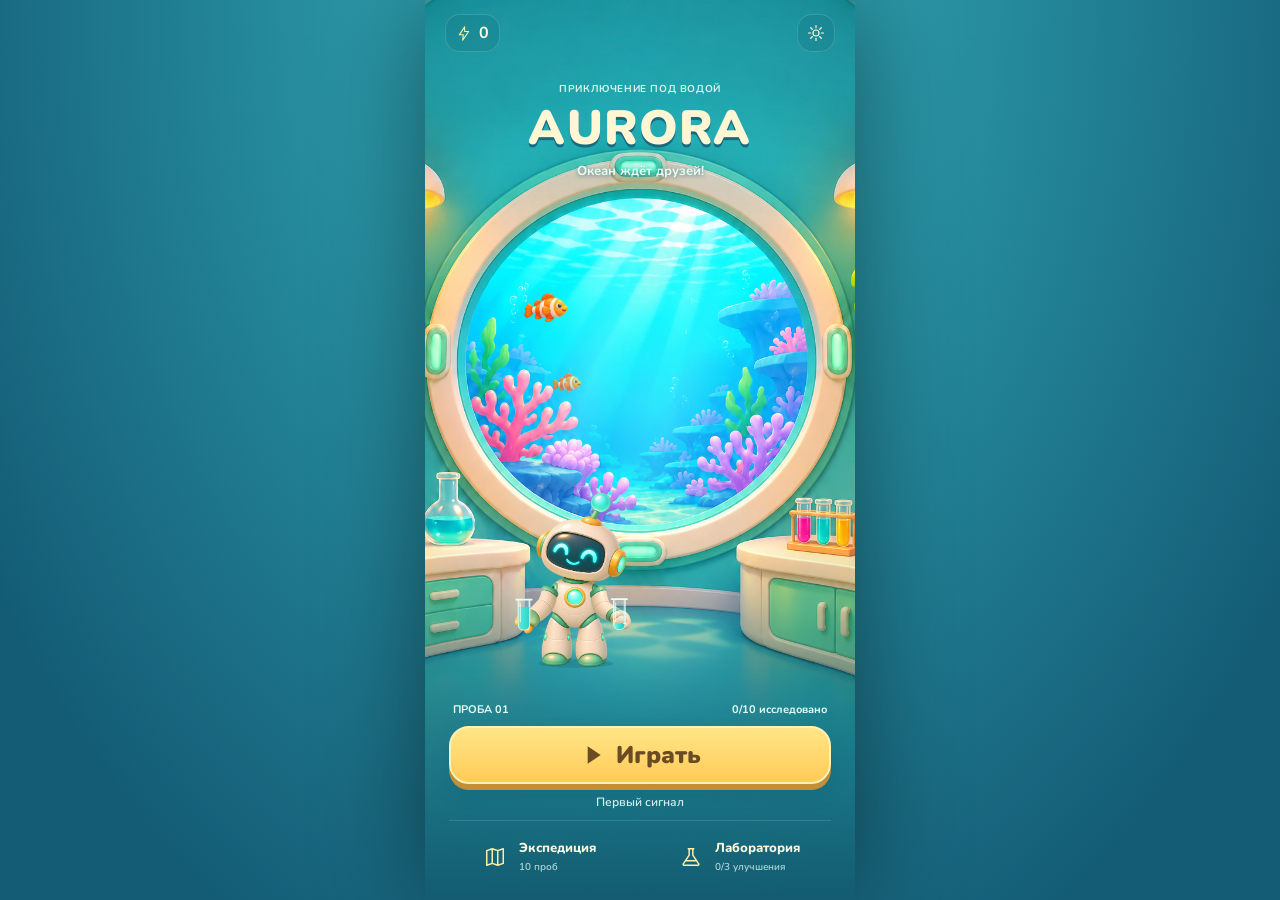
==== commit 4226f11e: "Match glass and pouring stream to Aurora's Vector animation" ====
--- a/index.html
+++ b/index.html
@@ -1 +1 @@
-<!doctype html><html lang="ru"><head><meta charset="utf-8"><meta name="viewport" content="width=device-width,initial-scale=1,viewport-fit=cover"><meta name="theme-color" content="#247e94"><title>Аврора — Возвращение света</title><link rel="stylesheet" href="style.css"><link rel="stylesheet" href="mobile.css?v=1"><link rel="stylesheet" href="menu.css?v=2"><link rel="stylesheet" href="game-v3.css?v=5"><link rel="stylesheet" href="glass-study.css?v=1"><link rel="stylesheet" href="reference-style.css?v=1"><link rel="stylesheet" href="playful.css?v=1"><link rel="stylesheet" href="phone.css?v=1"><link rel="stylesheet" href="menu-motion.css?v=1"></head><body><div id="ocean-bg"></div><main id="app"></main><div id="toast" role="status" aria-live="polite"></div><script type="module" src="app.mjs?v=23"></script></body></html>
+<!doctype html><html lang="ru"><head><meta charset="utf-8"><meta name="viewport" content="width=device-width,initial-scale=1,viewport-fit=cover"><meta name="theme-color" content="#247e94"><title>Аврора — Возвращение света</title><link rel="stylesheet" href="style.css"><link rel="stylesheet" href="mobile.css?v=1"><link rel="stylesheet" href="menu.css?v=2"><link rel="stylesheet" href="game-v3.css?v=5"><link rel="stylesheet" href="glass-study.css?v=1"><link rel="stylesheet" href="reference-style.css?v=1"><link rel="stylesheet" href="playful.css?v=1"><link rel="stylesheet" href="phone.css?v=1"><link rel="stylesheet" href="menu-motion.css?v=1"></head><body><div id="ocean-bg"></div><main id="app"></main><div id="toast" role="status" aria-live="polite"></div><script type="module" src="app.mjs?v=25"></script></body></html>
--- a/menu-motion.css
+++ b/menu-motion.css
@@ -36,3 +36,10 @@
 
 .home-art{background-image:url('assets/menu-unified-v2.png')}
 .menu-fish img{width:100%;height:100%;object-fit:contain;display:block}.fish-c{display:none}.fish-b{opacity:.85}
+
+/* Opt-in Vector motion trial; decoded video is detached before gameplay. */
+.vector-menu .home-art{background:#092a36}
+.vector-robot-video{position:absolute;width:100%;height:100%;object-fit:contain;object-position:center 40%}
+.vector-menu .home-title{top:54px}
+.vector-menu .home-vignette{background:linear-gradient(#092a3680,transparent 30%,transparent 61%,#092a36e8 83%,#092a36 100%)}
+.vector-menu .ocean-shimmer{display:none}
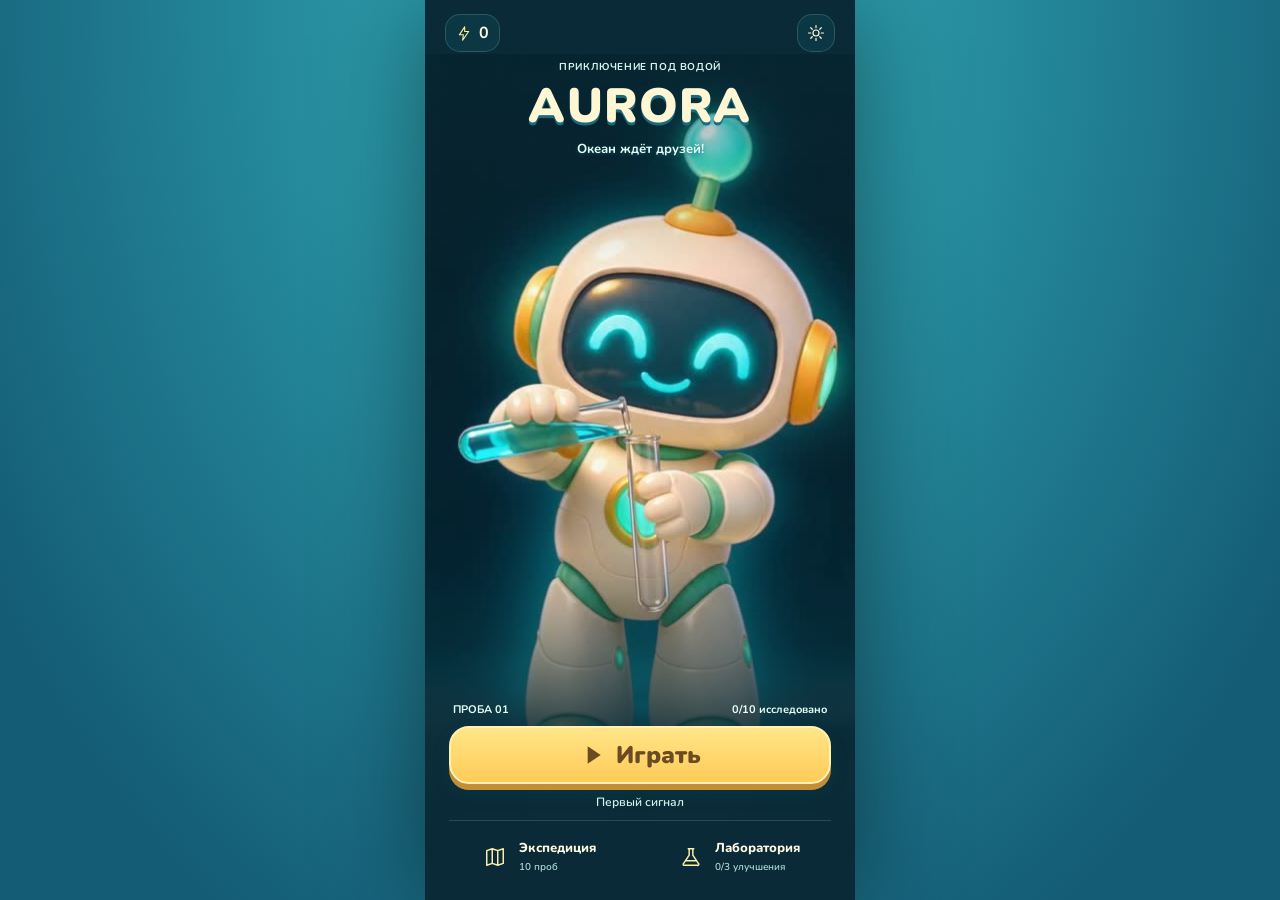
==== commit c0be09cd: "Show Vector robot on launch and refine interactive water and lift motion" ====
--- a/index.html
+++ b/index.html
@@ -1 +1 @@
-<!doctype html><html lang="ru"><head><meta charset="utf-8"><meta name="viewport" content="width=device-width,initial-scale=1,viewport-fit=cover"><meta name="theme-color" content="#247e94"><title>Аврора — Возвращение света</title><link rel="stylesheet" href="style.css"><link rel="stylesheet" href="mobile.css?v=1"><link rel="stylesheet" href="menu.css?v=2"><link rel="stylesheet" href="game-v3.css?v=5"><link rel="stylesheet" href="glass-study.css?v=1"><link rel="stylesheet" href="reference-style.css?v=1"><link rel="stylesheet" href="playful.css?v=1"><link rel="stylesheet" href="phone.css?v=1"><link rel="stylesheet" href="menu-motion.css?v=1"></head><body><div id="ocean-bg"></div><main id="app"></main><div id="toast" role="status" aria-live="polite"></div><script type="module" src="app.mjs?v=25"></script></body></html>
+<!doctype html><html lang="ru"><head><meta charset="utf-8"><meta name="viewport" content="width=device-width,initial-scale=1,viewport-fit=cover"><meta name="theme-color" content="#247e94"><title>Аврора — Возвращение света</title><link rel="stylesheet" href="style.css"><link rel="stylesheet" href="mobile.css?v=1"><link rel="stylesheet" href="menu.css?v=2"><link rel="stylesheet" href="game-v3.css?v=5"><link rel="stylesheet" href="glass-study.css?v=1"><link rel="stylesheet" href="reference-style.css?v=1"><link rel="stylesheet" href="playful.css?v=1"><link rel="stylesheet" href="phone.css?v=1"><link rel="stylesheet" href="menu-motion.css?v=1"></head><body><div id="ocean-bg"></div><main id="app"></main><div id="toast" role="status" aria-live="polite"></div><script type="module" src="app.mjs?v=26"></script></body></html>
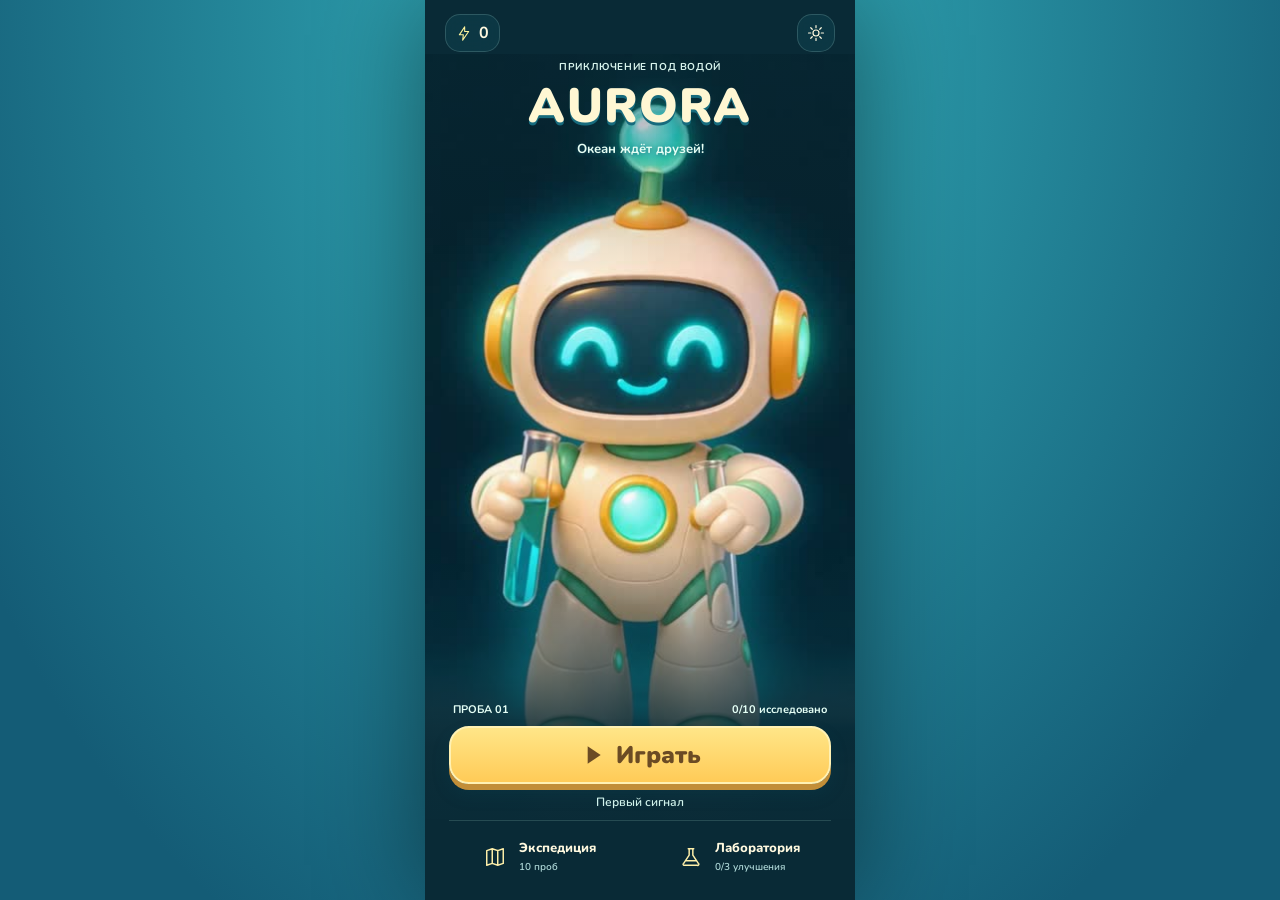
==== commit 6e55c002: "Loop the robot pour and ease interactive glass movement" ====
--- a/index.html
+++ b/index.html
@@ -1 +1 @@
-<!doctype html><html lang="ru"><head><meta charset="utf-8"><meta name="viewport" content="width=device-width,initial-scale=1,viewport-fit=cover"><meta name="theme-color" content="#247e94"><title>Аврора — Возвращение света</title><link rel="stylesheet" href="style.css"><link rel="stylesheet" href="mobile.css?v=1"><link rel="stylesheet" href="menu.css?v=2"><link rel="stylesheet" href="game-v3.css?v=5"><link rel="stylesheet" href="glass-study.css?v=1"><link rel="stylesheet" href="reference-style.css?v=1"><link rel="stylesheet" href="playful.css?v=1"><link rel="stylesheet" href="phone.css?v=1"><link rel="stylesheet" href="menu-motion.css?v=1"></head><body><div id="ocean-bg"></div><main id="app"></main><div id="toast" role="status" aria-live="polite"></div><script type="module" src="app.mjs?v=26"></script></body></html>
+<!doctype html><html lang="ru"><head><meta charset="utf-8"><meta name="viewport" content="width=device-width,initial-scale=1,viewport-fit=cover"><meta name="theme-color" content="#247e94"><title>Аврора — Возвращение света</title><link rel="stylesheet" href="style.css"><link rel="stylesheet" href="mobile.css?v=1"><link rel="stylesheet" href="menu.css?v=2"><link rel="stylesheet" href="game-v3.css?v=5"><link rel="stylesheet" href="glass-study.css?v=1"><link rel="stylesheet" href="reference-style.css?v=1"><link rel="stylesheet" href="playful.css?v=1"><link rel="stylesheet" href="phone.css?v=1"><link rel="stylesheet" href="menu-motion.css?v=1"></head><body><div id="ocean-bg"></div><main id="app"></main><div id="toast" role="status" aria-live="polite"></div><script type="module" src="app.mjs?v=27"></script></body></html>
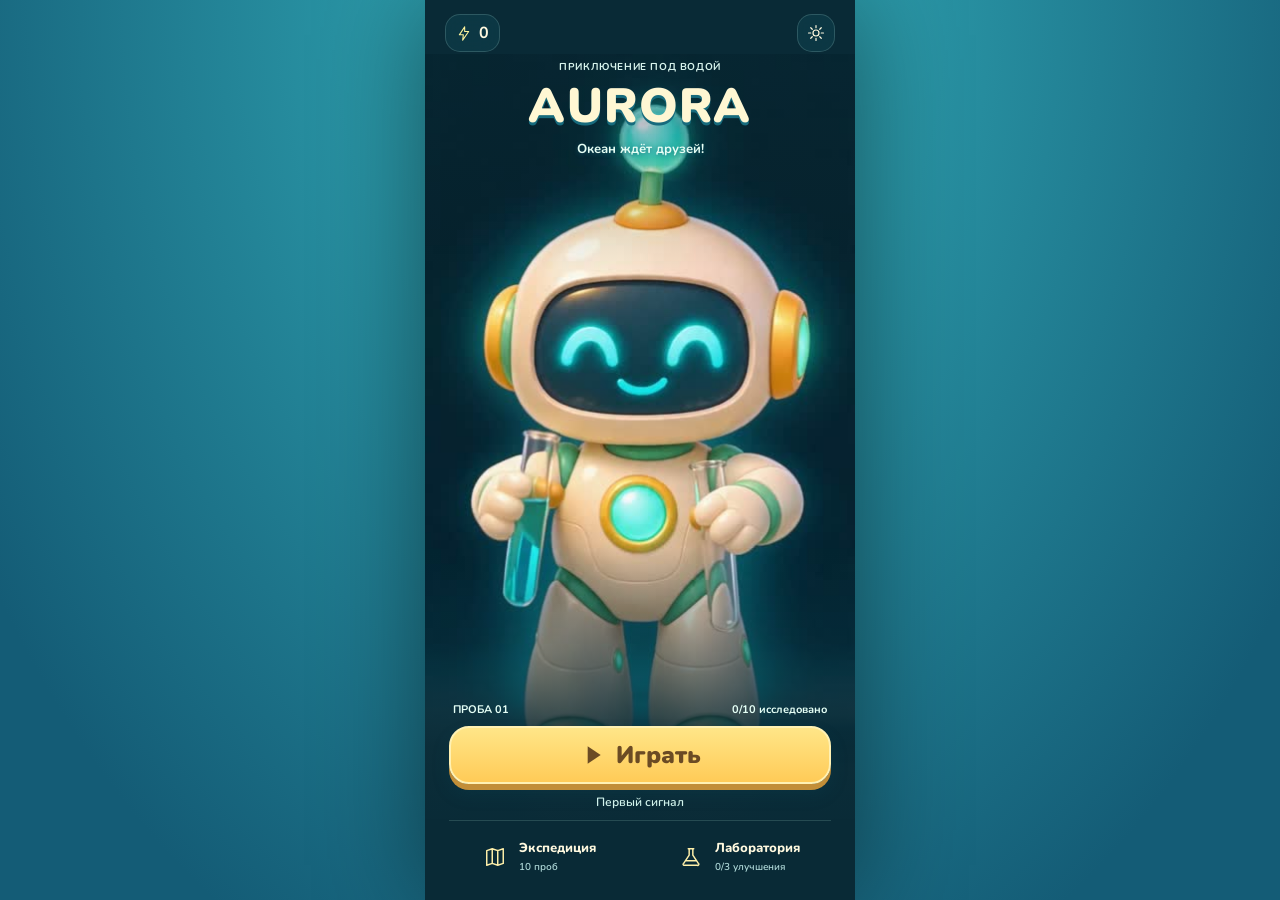
==== commit 840e6a4c: "Play a continuous 60 fps robot pour cycle in the menu" ====
--- a/index.html
+++ b/index.html
@@ -1 +1 @@
-<!doctype html><html lang="ru"><head><meta charset="utf-8"><meta name="viewport" content="width=device-width,initial-scale=1,viewport-fit=cover"><meta name="theme-color" content="#247e94"><title>Аврора — Возвращение света</title><link rel="stylesheet" href="style.css"><link rel="stylesheet" href="mobile.css?v=1"><link rel="stylesheet" href="menu.css?v=2"><link rel="stylesheet" href="game-v3.css?v=5"><link rel="stylesheet" href="glass-study.css?v=1"><link rel="stylesheet" href="reference-style.css?v=1"><link rel="stylesheet" href="playful.css?v=1"><link rel="stylesheet" href="phone.css?v=1"><link rel="stylesheet" href="menu-motion.css?v=1"></head><body><div id="ocean-bg"></div><main id="app"></main><div id="toast" role="status" aria-live="polite"></div><script type="module" src="app.mjs?v=27"></script></body></html>
+<!doctype html><html lang="ru"><head><meta charset="utf-8"><meta name="viewport" content="width=device-width,initial-scale=1,viewport-fit=cover"><meta name="theme-color" content="#247e94"><title>Аврора — Возвращение света</title><link rel="stylesheet" href="style.css"><link rel="stylesheet" href="mobile.css?v=1"><link rel="stylesheet" href="menu.css?v=2"><link rel="stylesheet" href="game-v3.css?v=5"><link rel="stylesheet" href="glass-study.css?v=1"><link rel="stylesheet" href="reference-style.css?v=1"><link rel="stylesheet" href="playful.css?v=1"><link rel="stylesheet" href="phone.css?v=1"><link rel="stylesheet" href="menu-motion.css?v=1"></head><body><div id="ocean-bg"></div><main id="app"></main><div id="toast" role="status" aria-live="polite"></div><script type="module" src="app.mjs?v=28"></script></body></html>
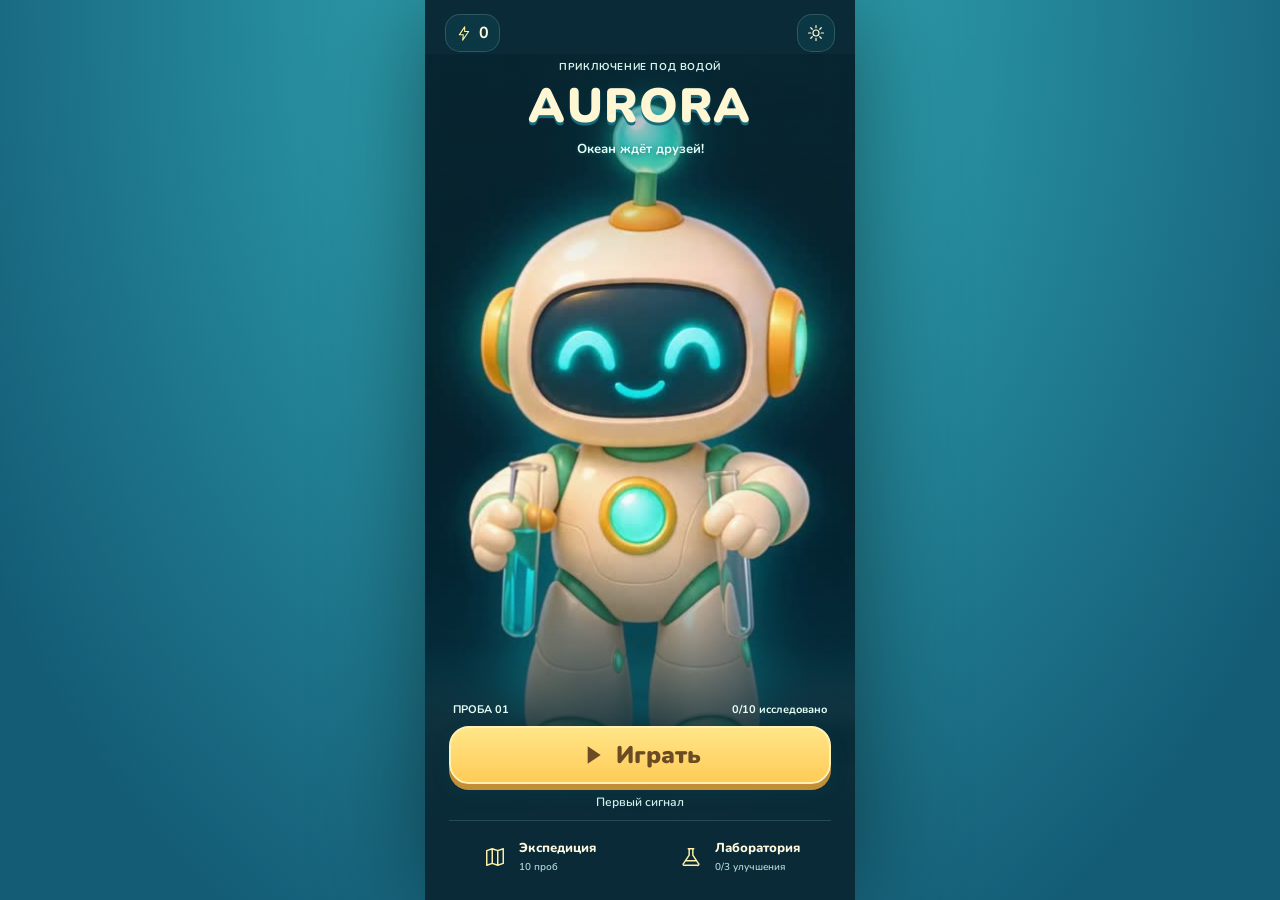
==== commit 373b3431: "Use Vector glass and prevalidated mobile pour routes" ====
--- a/index.html
+++ b/index.html
@@ -1 +1 @@
-<!doctype html><html lang="ru"><head><meta charset="utf-8"><meta name="viewport" content="width=device-width,initial-scale=1,viewport-fit=cover"><meta name="theme-color" content="#247e94"><title>Аврора — Возвращение света</title><link rel="stylesheet" href="style.css"><link rel="stylesheet" href="mobile.css?v=1"><link rel="stylesheet" href="menu.css?v=2"><link rel="stylesheet" href="game-v3.css?v=5"><link rel="stylesheet" href="glass-study.css?v=1"><link rel="stylesheet" href="reference-style.css?v=1"><link rel="stylesheet" href="playful.css?v=1"><link rel="stylesheet" href="phone.css?v=1"><link rel="stylesheet" href="menu-motion.css?v=1"></head><body><div id="ocean-bg"></div><main id="app"></main><div id="toast" role="status" aria-live="polite"></div><script type="module" src="app.mjs?v=28"></script></body></html>
+<!doctype html><html lang="ru"><head><meta charset="utf-8"><meta name="viewport" content="width=device-width,initial-scale=1,viewport-fit=cover"><meta name="theme-color" content="#247e94"><title>Аврора — Возвращение света</title><link rel="stylesheet" href="style.css"><link rel="stylesheet" href="mobile.css?v=1"><link rel="stylesheet" href="menu.css?v=2"><link rel="stylesheet" href="game-v3.css?v=5"><link rel="stylesheet" href="glass-study.css?v=1"><link rel="stylesheet" href="reference-style.css?v=1"><link rel="stylesheet" href="playful.css?v=1"><link rel="stylesheet" href="phone.css?v=1"><link rel="stylesheet" href="menu-motion.css?v=1"></head><body><div id="ocean-bg"></div><main id="app"></main><div id="toast" role="status" aria-live="polite"></div><script type="module" src="app.mjs?v=30"></script></body></html>
